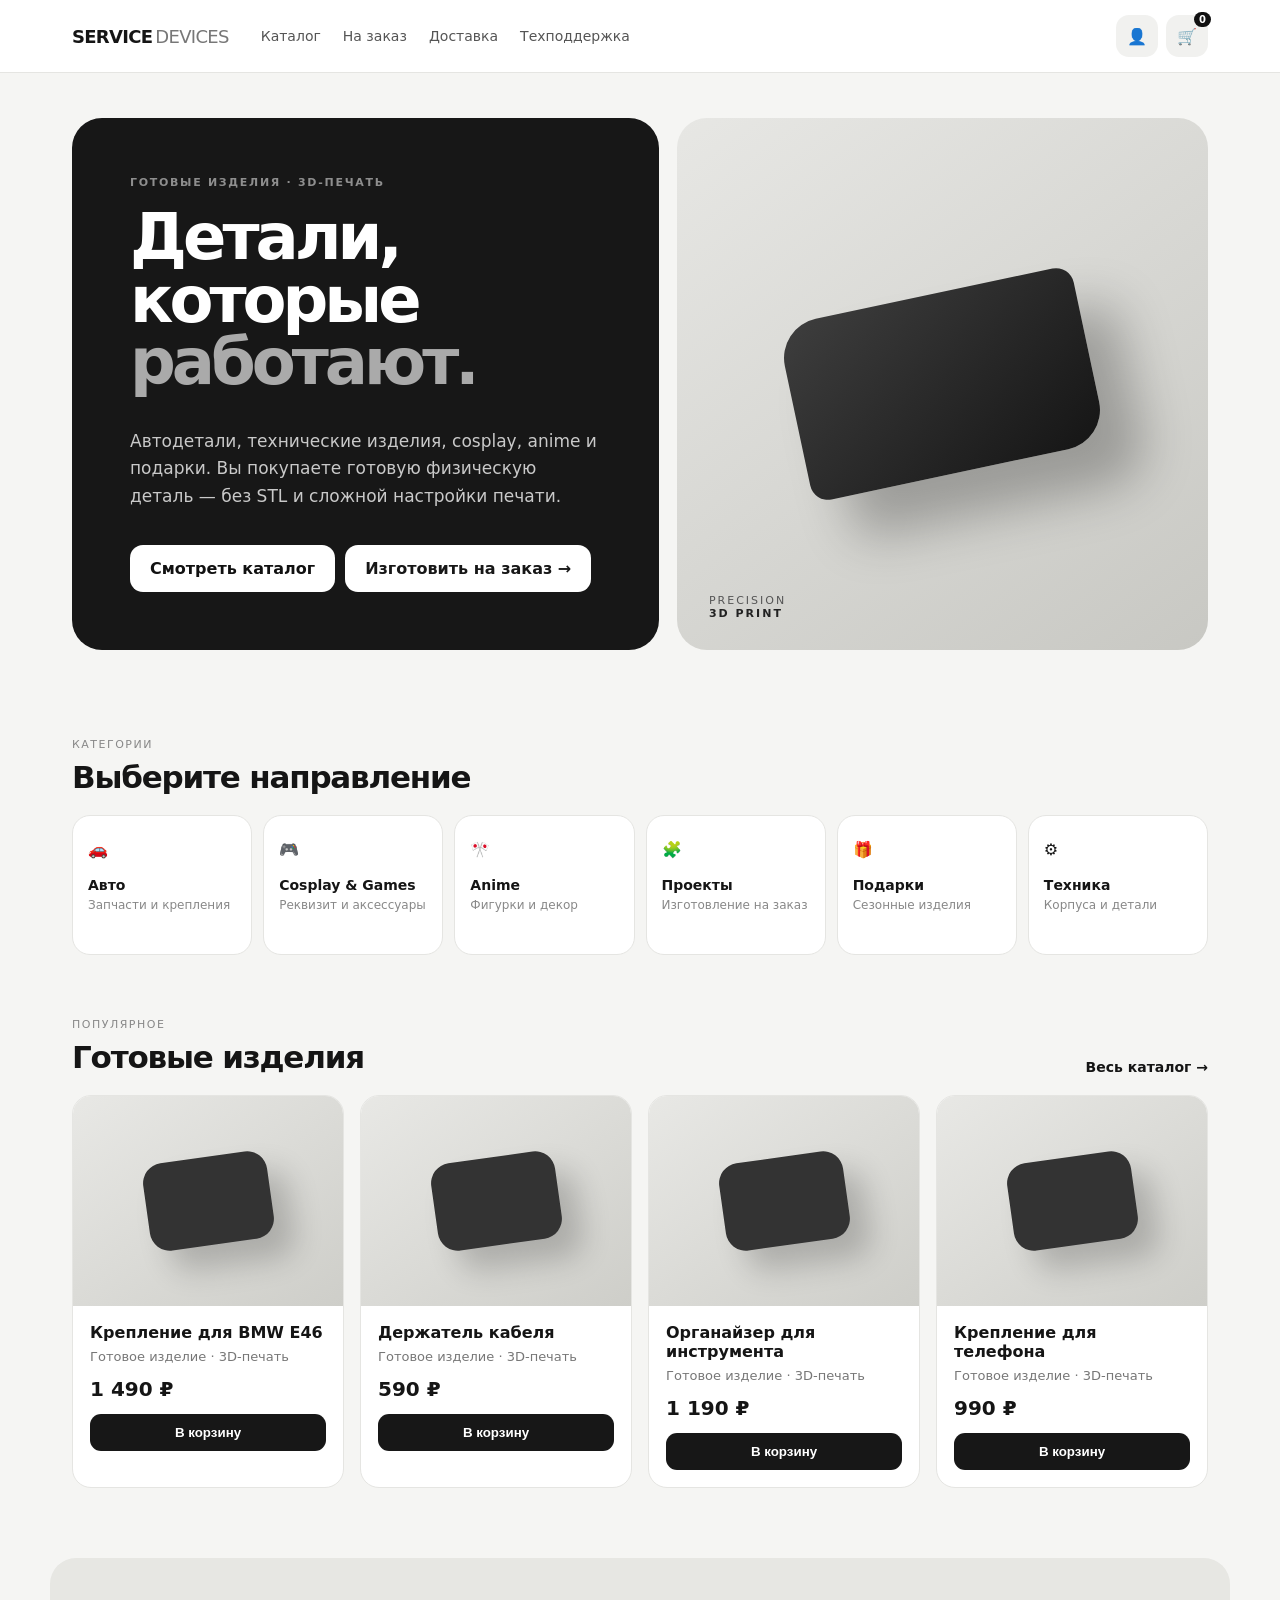
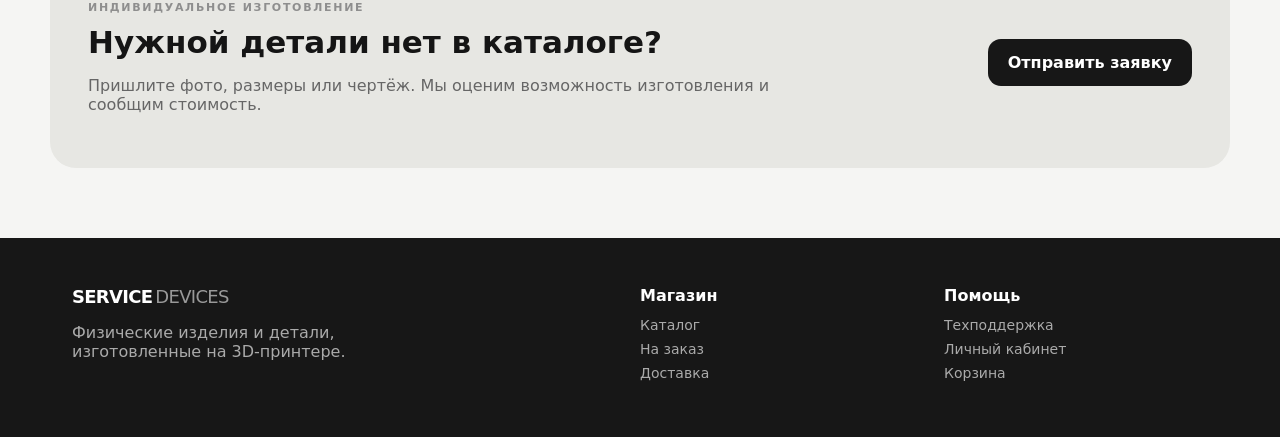
==== index.html @ 204aab9c "Add files via upload" ====
<!doctype html><html lang="ru"><head><meta charset="utf-8"><meta name="viewport" content="width=device-width,initial-scale=1"><title>Service Devices — 3D-печатные детали</title><link rel="stylesheet" href="style.css"></head><body>
<header><div class="wrap nav"><a class="logo" href="index.html">SERVICE<span>DEVICES</span></a><nav><a href="catalog.html">Каталог</a><a href="custom.html">На заказ</a><a href="delivery.html">Доставка</a><a href="support.html">Техподдержка</a></nav><div class="nav-actions"><a class="round" href="account.html">👤</a><a class="round cart" href="cart.html">🛒 <b id="cartCount">0</b></a></div></div></header>
<main><section class="hero wrap"><div class="hero-copy"><small>ГОТОВЫЕ ИЗДЕЛИЯ · 3D-ПЕЧАТЬ</small><h1>Детали, которые<br><em>работают.</em></h1><p>Автодетали, технические изделия, cosplay, anime и подарки. Вы покупаете готовую физическую деталь — без STL и сложной настройки печати.</p><div class="buttons"><a class="btn dark" href="catalog.html">Смотреть каталог</a><a class="btn light" href="custom.html">Изготовить на заказ →</a></div></div><div class="hero-art"><div class="part"></div><div class="art-label">PRECISION<br><b>3D PRINT</b></div></div></section>
<section class="wrap section"><div class="head"><div><small>КАТЕГОРИИ</small><h2>Выберите направление</h2></div></div><div class="cats"><a href="catalog.html?cat=auto">🚗<b>Авто</b><span>Запчасти и крепления</span></a><a href="catalog.html?cat=cosplay">🎮<b>Cosplay & Games</b><span>Реквизит и аксессуары</span></a><a href="catalog.html?cat=anime">🎌<b>Anime</b><span>Фигурки и декор</span></a><a href="custom.html">🧩<b>Проекты</b><span>Изготовление на заказ</span></a><a href="catalog.html?cat=gifts">🎁<b>Подарки</b><span>Сезонные изделия</span></a><a href="catalog.html?cat=tech">⚙️<b>Техника</b><span>Корпуса и детали</span></a></div></section>
<section class="wrap section"><div class="head"><div><small>ПОПУЛЯРНОЕ</small><h2>Готовые изделия</h2></div><a href="catalog.html">Весь каталог →</a></div><div id="featured" class="products"></div></section>
<section class="wrap custom-banner"><div><small>ИНДИВИДУАЛЬНОЕ ИЗГОТОВЛЕНИЕ</small><h2>Нужной детали нет в каталоге?</h2><p>Пришлите фото, размеры или чертёж. Мы оценим возможность изготовления и сообщим стоимость.</p></div><a class="btn dark" href="custom.html">Отправить заявку</a></section></main>
<footer><div class="wrap footer"><div><a class="logo white">SERVICE<span>DEVICES</span></a><p>Физические изделия и детали, изготовленные на 3D-принтере.</p></div><div><b>Магазин</b><a href="catalog.html">Каталог</a><a href="custom.html">На заказ</a><a href="delivery.html">Доставка</a></div><div><b>Помощь</b><a href="support.html">Техподдержка</a><a href="account.html">Личный кабинет</a><a href="cart.html">Корзина</a></div></div></footer><script src="app.js"></script><script>renderProducts("featured",products.slice(0,4));</script></body></html>
---- style.css ----
:root{--bg:#f5f5f3;--card:#fff;--ink:#151515;--muted:#737373;--line:#e5e5e2;--dark:#171717;--radius:22px}*{box-sizing:border-box}html{scroll-behavior:smooth}body{margin:0;background:var(--bg);color:var(--ink);font-family:Inter,ui-sans-serif,system-ui,-apple-system,BlinkMacSystemFont,"Segoe UI",sans-serif}a{color:inherit;text-decoration:none}.wrap{max-width:1180px;margin:auto;padding-left:22px;padding-right:22px}header{background:#fff;border-bottom:1px solid var(--line);position:sticky;top:0;z-index:20}.nav{height:72px;display:flex;align-items:center;gap:32px}.logo{font-size:18px;font-weight:900;letter-spacing:-.7px;white-space:nowrap}.logo span{font-weight:500;color:#777;margin-left:3px}nav{display:flex;gap:22px;flex:1}nav a{font-size:14px;color:#555}nav a:hover,nav .active{color:#000}.nav-actions{display:flex;gap:8px}.round{width:42px;height:42px;display:grid;place-items:center;background:#f1f1ef;border-radius:13px}.cart{position:relative}.cart b{font-size:10px;background:#111;color:#fff;border-radius:99px;padding:2px 5px;position:absolute;right:-3px;top:-3px}.hero{padding-top:45px;padding-bottom:25px;display:grid;grid-template-columns:1.05fr .95fr;gap:18px}.hero-copy{background:#171717;color:#fff;border-radius:30px;padding:58px;min-height:500px;display:flex;flex-direction:column;justify-content:center}.hero small,.page-title small,.custom-banner small,.two small,.auth small{letter-spacing:1.7px;color:#8e8e8e;font-size:11px;font-weight:800}.hero h1{font-size:64px;line-height:.98;letter-spacing:-4px;margin:17px 0}.hero h1 em{font-style:normal;color:#aaa}.hero p{color:#c9c9c9;font-size:17px;line-height:1.6;max-width:600px}.buttons{display:flex;gap:10px;margin-top:18px}.btn{display:inline-flex;justify-content:center;align-items:center;padding:14px 20px;border-radius:13px;border:0;font-weight:800;cursor:pointer}.dark{background:#171717;color:#fff}.light{background:#fff;color:#171717}.hero-copy .dark{background:#fff;color:#111}.hero-art{border-radius:30px;background:linear-gradient(145deg,#e7e7e4,#c8c8c3);min-height:500px;display:grid;place-items:center;position:relative;overflow:hidden}.part{width:300px;height:180px;border-radius:40px 18px 40px 18px;background:linear-gradient(145deg,#3e3e3e,#151515);transform:rotate(-12deg);box-shadow:35px 45px 50px #0004}.art-label{position:absolute;bottom:30px;left:32px;font-size:11px;letter-spacing:2px;color:#555}.art-label b{color:#222}.section{padding-top:58px}.head{display:flex;align-items:end;justify-content:space-between;margin-bottom:20px}.head small{font-size:11px;letter-spacing:1.5px;color:#888}.head h2{font-size:31px;letter-spacing:-1.2px;margin:7px 0 0}.head>a{font-weight:700;font-size:14px}.cats{display:grid;grid-template-columns:repeat(6,1fr);gap:11px}.cats a{background:#fff;border:1px solid var(--line);border-radius:18px;padding:24px 15px;min-height:140px;transition:.2s}.cats a:hover{transform:translateY(-3px);box-shadow:0 10px 25px #00000008}.cats b,.cats span{display:block}.cats b{margin-top:18px;font-size:14px}.cats span{font-size:12px;color:#888;margin-top:5px}.products{display:grid;grid-template-columns:repeat(4,1fr);gap:16px}.product{background:#fff;border:1px solid var(--line);border-radius:19px;overflow:hidden}.product-img{height:210px;background:linear-gradient(145deg,#e8e8e5,#cecec9);display:grid;place-items:center}.fake-part{width:125px;height:88px;background:#333;border-radius:20px;box-shadow:18px 22px 30px #0003;transform:rotate(-8deg)}.product-body{padding:17px}.product h3{font-size:16px;margin:0 0 7px}.muted{color:#777;font-size:13px}.price{font-size:20px;font-weight:900;margin-top:13px}.buy{width:100%;margin-top:13px;padding:11px;border-radius:11px;background:#171717;color:#fff;border:0;font-weight:800;cursor:pointer}.custom-banner{margin-top:70px;margin-bottom:70px;background:#e7e7e3;border-radius:26px;padding:38px;display:flex;align-items:center;justify-content:space-between;gap:25px}.custom-banner h2{font-size:31px;margin:9px 0}.custom-banner p{color:#666;max-width:700px}.page{padding-top:55px;padding-bottom:80px}.page-title{margin-bottom:28px}.page-title h1,.two h1,.auth h1{font-size:48px;letter-spacing:-2.5px;margin:10px 0}.page-title p,.lead{color:#666;font-size:17px;line-height:1.55}.toolbar{display:flex;gap:10px;margin-bottom:22px}.toolbar input,.toolbar select,.form input,.form textarea,.auth input{border:1px solid var(--line);border-radius:12px;padding:13px 14px;background:#fff}.toolbar input{flex:1}.toolbar select{min-width:190px}.two{display:grid;grid-template-columns:1fr 1fr;gap:70px}.form{background:#fff;border:1px solid var(--line);border-radius:22px;padding:25px;display:flex;flex-direction:column;gap:12px}.form textarea{min-height:130px;resize:vertical}.upload{border:1px dashed #bbb;border-radius:12px;padding:15px;text-align:center;color:#666;cursor:pointer}.steps{line-height:3;font-size:16px;margin-top:25px}.steps b{display:inline-grid;place-items:center;background:#171717;color:#fff;border-radius:8px;padding:0 8px;font-size:11px;margin-right:10px}.auth{max-width:480px;margin:20px auto;background:#fff;border:1px solid var(--line);border-radius:22px;padding:30px;display:flex;flex-direction:column;gap:12px}.auth .btn{margin-top:5px}.info-grid{display:grid;grid-template-columns:1fr 1fr;gap:16px}.info-grid article{background:#fff;border:1px solid var(--line);border-radius:20px;padding:25px;min-height:160px}.info-grid p{color:#666;line-height:1.55}.product-detail{display:grid;grid-template-columns:1fr 1fr;gap:35px}.detail-img{min-height:500px;border-radius:25px;background:linear-gradient(145deg,#e7e7e4,#c8c8c3);display:grid;place-items:center}.detail-img .fake-part{width:230px;height:160px}.detail h1{font-size:43px;letter-spacing:-2px;margin:5px 0}.detail .price{font-size:28px;margin:20px 0}.option{padding:12px;border:1px solid var(--line);border-radius:11px;margin:8px 0;background:#fff}.detail .buy{padding:15px}.cart-table{background:#fff;border:1px solid var(--line);border-radius:20px;padding:10px 22px}.cart-row{display:grid;grid-template-columns:1fr auto auto;gap:25px;align-items:center;padding:18px 0;border-bottom:1px solid var(--line)}.cart-row:last-child{border-bottom:0}.qty button{border:0;background:#eee;border-radius:7px;padding:5px 9px}.cart-summary{margin-top:18px;background:#fff;border:1px solid var(--line);border-radius:20px;padding:22px;max-width:430px;margin-left:auto}.total{font-size:24px;font-weight:900;margin-bottom:15px}footer{background:#171717;color:#fff;padding:48px 0}.footer{display:grid;grid-template-columns:2fr 1fr 1fr;gap:40px}.footer p{color:#aaa;max-width:330px}.footer b{display:block;margin-bottom:12px}.footer a:not(.logo){display:block;color:#aaa;margin:8px 0;font-size:14px}.white span{color:#999}@media(max-width:900px){nav{display:none}.hero,.two,.product-detail{grid-template-columns:1fr}.cats{grid-template-columns:repeat(3,1fr)}.products{grid-template-columns:repeat(2,1fr)}.hero h1{font-size:49px}.hero-copy,.hero-art{min-height:400px}.info-grid{grid-template-columns:1fr}}@media(max-width:560px){.wrap{padding-left:16px;padding-right:16px}.cats{grid-template-columns:repeat(2,1fr)}.products{grid-template-columns:1fr}.hero{padding-top:16px}.hero-copy{padding:30px}.hero h1{font-size:43px}.custom-banner{display:block}.custom-banner .btn{margin-top:15px}.page-title h1,.two h1,.auth h1{font-size:38px}.toolbar{display:block}.toolbar input,.toolbar select{width:100%;margin-bottom:8px}.footer{grid-template-columns:1fr 1fr}.product-detail{gap:18px}.detail-img{min-height:330px}.cart-row{grid-template-columns:1fr auto}}
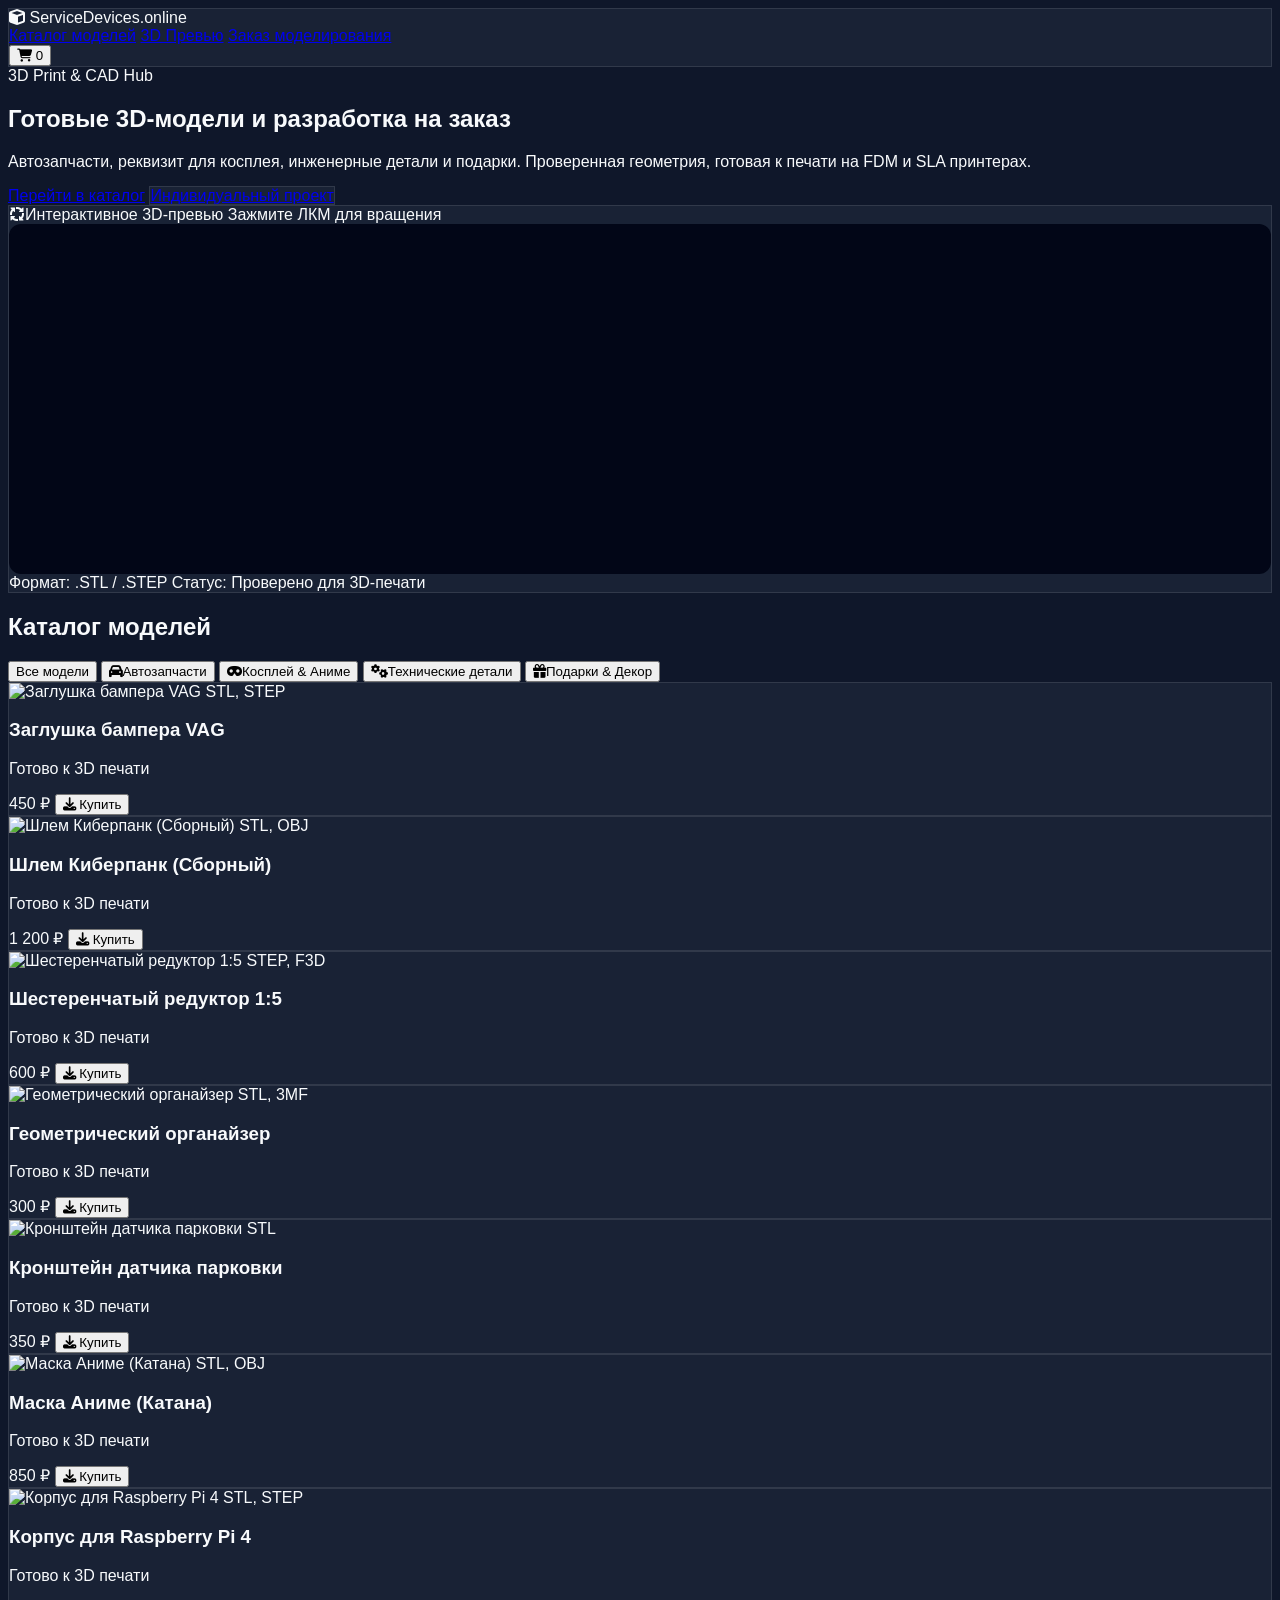
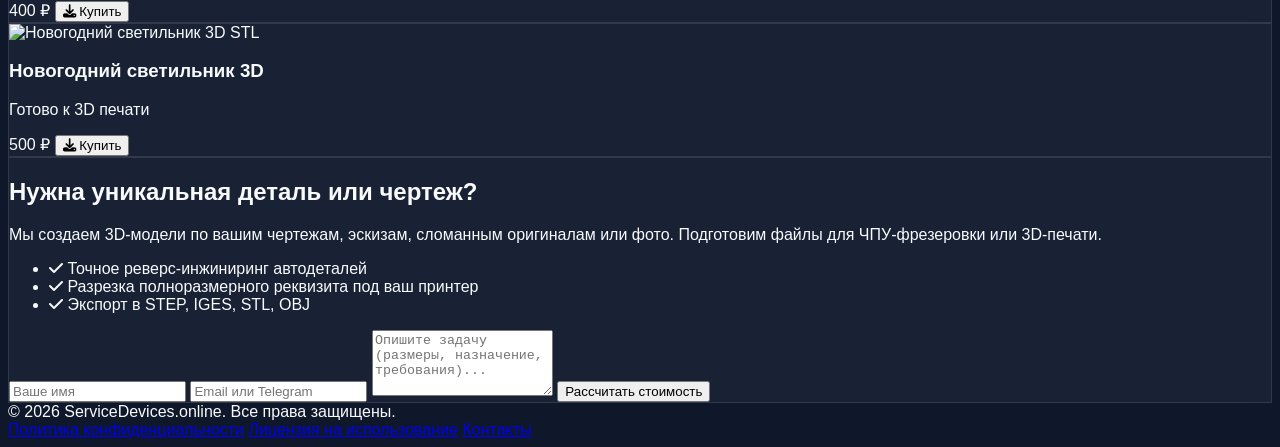
==== commit 9838fdc2: "Update index.html" ====
--- a/index.html
+++ b/index.html
@@ -1,7 +1,246 @@
-<!doctype html><html lang="ru"><head><meta charset="utf-8"><meta name="viewport" content="width=device-width,initial-scale=1"><title>Service Devices — 3D-печатные детали</title><link rel="stylesheet" href="style.css"></head><body>
-<header><div class="wrap nav"><a class="logo" href="index.html">SERVICE<span>DEVICES</span></a><nav><a href="catalog.html">Каталог</a><a href="custom.html">На заказ</a><a href="delivery.html">Доставка</a><a href="support.html">Техподдержка</a></nav><div class="nav-actions"><a class="round" href="account.html">👤</a><a class="round cart" href="cart.html">🛒 <b id="cartCount">0</b></a></div></div></header>
-<main><section class="hero wrap"><div class="hero-copy"><small>ГОТОВЫЕ ИЗДЕЛИЯ · 3D-ПЕЧАТЬ</small><h1>Детали, которые<br><em>работают.</em></h1><p>Автодетали, технические изделия, cosplay, anime и подарки. Вы покупаете готовую физическую деталь — без STL и сложной настройки печати.</p><div class="buttons"><a class="btn dark" href="catalog.html">Смотреть каталог</a><a class="btn light" href="custom.html">Изготовить на заказ →</a></div></div><div class="hero-art"><div class="part"></div><div class="art-label">PRECISION<br><b>3D PRINT</b></div></div></section>
-<section class="wrap section"><div class="head"><div><small>КАТЕГОРИИ</small><h2>Выберите направление</h2></div></div><div class="cats"><a href="catalog.html?cat=auto">🚗<b>Авто</b><span>Запчасти и крепления</span></a><a href="catalog.html?cat=cosplay">🎮<b>Cosplay & Games</b><span>Реквизит и аксессуары</span></a><a href="catalog.html?cat=anime">🎌<b>Anime</b><span>Фигурки и декор</span></a><a href="custom.html">🧩<b>Проекты</b><span>Изготовление на заказ</span></a><a href="catalog.html?cat=gifts">🎁<b>Подарки</b><span>Сезонные изделия</span></a><a href="catalog.html?cat=tech">⚙️<b>Техника</b><span>Корпуса и детали</span></a></div></section>
-<section class="wrap section"><div class="head"><div><small>ПОПУЛЯРНОЕ</small><h2>Готовые изделия</h2></div><a href="catalog.html">Весь каталог →</a></div><div id="featured" class="products"></div></section>
-<section class="wrap custom-banner"><div><small>ИНДИВИДУАЛЬНОЕ ИЗГОТОВЛЕНИЕ</small><h2>Нужной детали нет в каталоге?</h2><p>Пришлите фото, размеры или чертёж. Мы оценим возможность изготовления и сообщим стоимость.</p></div><a class="btn dark" href="custom.html">Отправить заявку</a></section></main>
-<footer><div class="wrap footer"><div><a class="logo white">SERVICE<span>DEVICES</span></a><p>Физические изделия и детали, изготовленные на 3D-принтере.</p></div><div><b>Магазин</b><a href="catalog.html">Каталог</a><a href="custom.html">На заказ</a><a href="delivery.html">Доставка</a></div><div><b>Помощь</b><a href="support.html">Техподдержка</a><a href="account.html">Личный кабинет</a><a href="cart.html">Корзина</a></div></div></footer><script src="app.js"></script><script>renderProducts("featured",products.slice(0,4));</script></body></html>+<!DOCTYPE html>
+<html lang="ru">
+<head>
+    <meta charset="UTF-8">
+    <meta name="viewport" content="width=device-width, initial-scale=1.0">
+    <title>ServiceDevices.online — 3D Модели & Инженерные Решения</title>
+    <!-- Tailwind CSS (для стилей) -->
+    <script src="https://cdn.tailwindcss.com"></script>
+    <!-- Three.js (для работы с 3D прямо в браузере) -->
+    <script src="https://cdnjs.cloudflare.com/ajax/libs/three.js/r128/three.min.js"></script>
+    <script src="https://cdn.jsdelivr.net/npm/three@0.128.0/examples/js/controls/OrbitControls.js"></script>
+    <!-- FontAwesome (Иконки) -->
+    <link rel="stylesheet" href="https://cdnjs.cloudflare.com/ajax/libs/font-awesome/6.4.0/css/all.min.css">
+    <style>
+        body { background-color: #0f172a; color: #f8fafc; font-family: 'Inter', sans-serif; }
+        .glass { background: rgba(30, 41, 59, 0.7); backdrop-filter: blur(10px); border: 1px solid rgba(255, 255, 255, 0.1); }
+        #canvas-container { width: 100%; height: 350px; border-radius: 12px; overflow: hidden; background: #020617; }
+    </style>
+</head>
+<body class="min-h-screen flex flex-col">
+
+    <!-- Шапка (Header) -->
+    <header class="sticky top-0 z-50 glass">
+        <div class="max-w-7xl mx-auto px-4 py-4 flex justify-between items-center">
+            <div class="flex items-center space-x-2">
+                <i class="fa-solid font-bold text-2xl text-blue-500 fa-cube"></i>
+                <span class="text-xl font-extrabold tracking-wide text-white">Service<span class="text-blue-500">Devices</span><span class="text-xs text-gray-400 font-normal">.online</span></span>
+            </div>
+            <nav class="hidden md:flex space-x-8 text-sm font-medium text-gray-300">
+                <a href="#catalog" class="hover:text-blue-400 transition">Каталог моделей</a>
+                <a href="#viewer" class="hover:text-blue-400 transition">3D Превью</a>
+                <a href="#custom-order" class="hover:text-blue-400 transition">Заказ моделирования</a>
+            </nav>
+            <div class="flex items-center space-x-4">
+                <button onclick="toggleCart()" class="relative p-2 text-gray-300 hover:text-white">
+                    <i class="fa-solid fa-cart-shopping text-xl"></i>
+                    <span id="cart-count" class="absolute -top-1 -right-1 bg-blue-600 text-white text-xs w-5 h-5 rounded-full flex items-center justify-center font-bold">0</span>
+                </button>
+            </div>
+        </div>
+    </header>
+
+    <!-- Промо-блок (Hero Section) -->
+    <section class="max-w-7xl mx-auto px-4 py-16 grid md:grid-cols-2 gap-12 items-center">
+        <div>
+            <span class="bg-blue-500/10 text-blue-400 border border-blue-500/20 px-3 py-1 rounded-full text-xs font-semibold uppercase tracking-wider">3D Print & CAD Hub</span>
+            <h1 class="text-4xl md:text-6xl font-black mt-4 leading-tight">Готовые 3D-модели и разработка на заказ</h1>
+            <p class="text-gray-400 mt-4 text-lg">Автозапчасти, реквизит для косплея, инженерные детали и подарки. Проверенная геометрия, готовая к печати на FDM и SLA принтерах.</p>
+            <div class="mt-8 flex flex-wrap gap-4">
+                <a href="#catalog" class="bg-blue-600 hover:bg-blue-500 text-white font-bold px-6 py-3 rounded-xl transition shadow-lg shadow-blue-500/25">Перейти в каталог</a>
+                <a href="#custom-order" class="glass hover:bg-slate-800 text-white font-bold px-6 py-3 rounded-xl transition">Индивидуальный проект</a>
+            </div>
+        </div>
+        <!-- Интерактивный 3D-просмотрщик -->
+        <div id="viewer" class="glass p-4 rounded-2xl">
+            <div class="flex justify-between items-center mb-3">
+                <span class="text-sm font-semibold text-gray-300"><i class="fa-solid fa-arrows-spin text-blue-400 mr-2"></i>Интерактивное 3D-превью</span>
+                <span class="text-xs text-gray-500">Зажмите ЛКМ для вращения</span>
+            </div>
+            <div id="canvas-container"></div>
+            <div class="mt-3 flex justify-between text-xs text-gray-400">
+                <span>Формат: .STL / .STEP</span>
+                <span>Статус: Проверено для 3D-печати</span>
+            </div>
+        </div>
+    </section>
+
+    <!-- Фильтры и Каталог -->
+    <section id="catalog" class="max-w-7xl mx-auto px-4 py-12 w-full">
+        <h2 class="text-3xl font-bold mb-8">Каталог моделей</h2>
+        
+        <!-- Категории -->
+        <div class="flex flex-wrap gap-2 mb-8" id="category-filters">
+            <button onclick="filterCategory('all')" class="cat-btn active bg-blue-600 text-white px-4 py-2 rounded-lg text-sm font-medium transition">Все модели</button>
+            <button onclick="filterCategory('auto')" class="cat-btn bg-slate-800 hover:bg-slate-700 text-gray-300 px-4 py-2 rounded-lg text-sm font-medium transition"><i class="fa-solid fa-car mr-2"></i>Автозапчасти</button>
+            <button onclick="filterCategory('cosplay')" class="cat-btn bg-slate-800 hover:bg-slate-700 text-gray-300 px-4 py-2 rounded-lg text-sm font-medium transition"><i class="fa-solid fa-mask mr-2"></i>Косплей & Аниме</button>
+            <button onclick="filterCategory('tech')" class="cat-btn bg-slate-800 hover:bg-slate-700 text-gray-300 px-4 py-2 rounded-lg text-sm font-medium transition"><i class="fa-solid fa-gears mr-2"></i>Технические детали</button>
+            <button onclick="filterCategory('gifts')" class="cat-btn bg-slate-800 hover:bg-slate-700 text-gray-300 px-4 py-2 rounded-lg text-sm font-medium transition"><i class="fa-solid fa-gift mr-2"></i>Подарки & Декор</button>
+        </div>
+
+        <!-- Сетка товаров -->
+        <div class="grid grid-cols-1 sm:grid-cols-2 lg:grid-cols-4 gap-6" id="product-grid">
+            <!-- Товары рендерятся через JavaScript -->
+        </div>
+    </section>
+
+    <!-- Раздел: Индивидуальное моделирование -->
+    <section id="custom-order" class="max-w-7xl mx-auto px-4 py-16 w-full">
+        <div class="glass p-8 md:p-12 rounded-3xl grid md:grid-cols-2 gap-8 items-center">
+            <div>
+                <h2 class="text-3xl font-bold">Нужна уникальная деталь или чертеж?</h2>
+                <p class="text-gray-400 mt-4">Мы создаем 3D-модели по вашим чертежам, эскизам, сломанным оригиналам или фото. Подготовим файлы для ЧПУ-фрезеровки или 3D-печати.</p>
+                <ul class="mt-6 space-y-3 text-sm text-gray-300">
+                    <li class="flex items-center"><i class="fa-solid fa-check text-blue-400 mr-3"></i> Точное реверс-инжиниринг автодеталей</li>
+                    <li class="flex items-center"><i class="fa-solid fa-check text-blue-400 mr-3"></i> Разрезка полноразмерного реквизита под ваш принтер</li>
+                    <li class="flex items-center"><i class="fa-solid fa-check text-blue-400 mr-3"></i> Экспорт в STEP, IGES, STL, OBJ</li>
+                </ul>
+            </div>
+            <form class="space-y-4" onsubmit="event.preventDefault(); alert('Заявка отправлена! Мы свяжемся с вами.');">
+                <input type="text" placeholder="Ваше имя" required class="w-full bg-slate-900 border border-slate-700 rounded-xl px-4 py-3 text-white focus:outline-none focus:border-blue-500">
+                <input type="email" placeholder="Email или Telegram" required class="w-full bg-slate-900 border border-slate-700 rounded-xl px-4 py-3 text-white focus:outline-none focus:border-blue-500">
+                <textarea rows="4" placeholder="Опишите задачу (размеры, назначение, требования)..." required class="w-full bg-slate-900 border border-slate-700 rounded-xl px-4 py-3 text-white focus:outline-none focus:border-blue-500"></textarea>
+                <button type="submit" class="w-full bg-blue-600 hover:bg-blue-500 text-white font-bold py-3 rounded-xl transition">Рассчитать стоимость</button>
+            </form>
+        </div>
+    </section>
+
+    <!-- Подвал (Footer) -->
+    <footer class="mt-auto border-t border-slate-800 bg-slate-950/50 py-8">
+        <div class="max-w-7xl mx-auto px-4 flex flex-col md:flex-row justify-between items-center gap-4 text-sm text-gray-500">
+            <div>© 2026 ServiceDevices.online. Все права защищены.</div>
+            <div class="flex space-x-6">
+                <a href="#" class="hover:text-gray-300">Политика конфиденциальности</a>
+                <a href="#" class="hover:text-gray-300">Лицензия на использование</a>
+                <a href="#" class="hover:text-gray-300">Контакты</a>
+            </div>
+        </div>
+    </footer>
+
+    <!-- Скрипт базы данных и логики -->
+    <script>
+        // База данных товаров с фотографиями (Unsplash)
+        const products = [
+            { id: 1, category: 'auto', title: 'Заглушка бампера VAG', price: '450 ₽', format: 'STL, STEP', img: 'https://images.unsplash.com/photo-1486006920555-c77dce18193b?auto=format&fit=crop&w=600&q=80' },
+            { id: 2, category: 'cosplay', title: 'Шлем Киберпанк (Сборный)', price: '1 200 ₽', format: 'STL, OBJ', img: 'https://images.unsplash.com/photo-1578632767115-351597cf2477?auto=format&fit=crop&w=600&q=80' },
+            { id: 3, category: 'tech', title: 'Шестеренчатый редуктор 1:5', price: '600 ₽', format: 'STEP, F3D', img: 'https://images.unsplash.com/photo-1581092160607-ee22621dd758?auto=format&fit=crop&w=600&q=80' },
+            { id: 4, category: 'gifts', title: 'Геометрический органайзер', price: '300 ₽', format: 'STL, 3MF', img: 'https://images.unsplash.com/photo-1513519245088-0e12902e5a38?auto=format&fit=crop&w=600&q=80' },
+            { id: 5, category: 'auto', title: 'Кронштейн датчика парковки', price: '350 ₽', format: 'STL', img: 'https://images.unsplash.com/photo-1503376780353-7e6692767b70?auto=format&fit=crop&w=600&q=80' },
+            { id: 6, category: 'cosplay', title: 'Маска Аниме (Катана)', price: '850 ₽', format: 'STL, OBJ', img: 'https://images.unsplash.com/photo-1607604276583-eef5d076aa5f?auto=format&fit=crop&w=600&q=80' },
+            { id: 7, category: 'tech', title: 'Корпус для Raspberry Pi 4', price: '400 ₽', format: 'STL, STEP', img: 'https://images.unsplash.com/photo-1608564697071-ddf911d81370?auto=format&fit=crop&w=600&q=80' },
+            { id: 8, category: 'gifts', title: 'Новогодний светильник 3D', price: '500 ₽', format: 'STL', img: 'https://images.unsplash.com/photo-1543589077-47d81606c1bf?auto=format&fit=crop&w=600&q=80' }
+        ];
+
+        let cartCount = 0;
+
+        // Рендер каталога
+        function renderProducts(items) {
+            const grid = document.getElementById('product-grid');
+            grid.innerHTML = items.map(p => `
+                <div class="glass rounded-2xl overflow-hidden hover:border-blue-500/50 transition group flex flex-col">
+                    <div class="h-48 overflow-hidden relative">
+                        <img src="${p.img}" alt="${p.title}" class="w-full h-full object-cover group-hover:scale-105 transition duration-500">
+                        <span class="absolute top-3 right-3 bg-slate-900/80 backdrop-blur-md text-xs px-2.5 py-1 rounded-md border border-white/10">${p.format}</span>
+                    </div>
+                    <div class="p-5 flex flex-col flex-grow justify-between">
+                        <div>
+                            <h3 class="font-bold text-lg text-white group-hover:text-blue-400 transition">${p.title}</h3>
+                            <p class="text-xs text-gray-400 mt-1">Готово к 3D печати</p>
+                        </div>
+                        <div class="mt-6 flex justify-between items-center">
+                            <span class="text-xl font-extrabold text-blue-400">${p.price}</span>
+                            <button onclick="addToCart()" class="bg-blue-600/20 hover:bg-blue-600 text-blue-400 hover:text-white border border-blue-500/30 px-3 py-2 rounded-lg text-sm font-semibold transition flex items-center gap-2">
+                                <i class="fa-solid fa-download"></i> Купить
+                            </button>
+                        </div>
+                    </div>
+                </div>
+            `).join('');
+        }
+
+        // Фильтрация
+        function filterCategory(cat) {
+            document.querySelectorAll('.cat-btn').forEach(btn => {
+                btn.classList.remove('bg-blue-600', 'text-white');
+                btn.classList.add('bg-slate-800', 'text-gray-300');
+            });
+            event.target.classList.remove('bg-slate-800', 'text-gray-300');
+            event.target.classList.add('bg-blue-600', 'text-white');
+
+            if (cat === 'all') {
+                renderProducts(products);
+            } else {
+                renderProducts(products.filter(p => p.category === cat));
+            }
+        }
+
+        function addToCart() {
+            cartCount++;
+            document.getElementById('cart-count').innerText = cartCount;
+            alert('Модель добавлена в корзину! После оплаты ссылка на файл доступна мгновенно.');
+        }
+
+        // Инициализация при загрузке
+        renderProducts(products);
+
+        // --- ИНИЦИАЛИЗАЦИЯ 3D СЦЕНЫ (THREE.JS) ---
+        function init3DViewer() {
+            const container = document.getElementById('canvas-container');
+            const scene = new THREE.Scene();
+            scene.background = new THREE.Color(0x020617);
+
+            const camera = new THREE.PerspectiveCamera(45, container.clientWidth / container.clientHeight, 0.1, 1000);
+            camera.position.set(3, 3, 5);
+
+            const renderer = new THREE.WebGLRenderer({ antialias: true });
+            renderer.setSize(container.clientWidth, container.clientHeight);
+            container.appendChild(renderer.domElement);
+
+            // Освещение
+            const ambientLight = new THREE.AmbientLight(0xffffff, 0.6);
+            scene.add(ambientLight);
+            const dirLight = new THREE.DirectionalLight(0x3b82f6, 1);
+            dirLight.position.set(5, 10, 7);
+            scene.add(dirLight);
+
+            // Создание сложносоставной 3D детали (Шестерня/Техническая часть)
+            const group = new THREE.Group();
+            
+            const gearGeo = new THREE.CylinderGeometry(1.2, 1.2, 0.4, 12);
+            const gearMat = new THREE.MeshStandardMaterial({ color: 0x3b82f6, metalness: 0.8, roughness: 0.2, wireframe: false });
+            const mainMesh = new THREE.Mesh(gearGeo, gearMat);
+            group.add(mainMesh);
+
+            const innerGeo = new THREE.CylinderGeometry(0.5, 0.5, 0.6, 16);
+            const innerMat = new THREE.MeshStandardMaterial({ color: 0x94a3b8, metalness: 0.5, roughness: 0.3 });
+            const innerMesh = new THREE.Mesh(innerGeo, innerMat);
+            group.add(innerMesh);
+
+            scene.add(group);
+
+            // Управление мышью (OrbitControls)
+            const controls = new THREE.OrbitControls(camera, renderer.domElement);
+            controls.enableDamping = true;
+            controls.autoRotate = true;
+            controls.autoRotateSpeed = 2.0;
+
+            // Анимация
+            function animate() {
+                requestAnimationFrame(animate);
+                controls.update();
+                renderer.render(scene, camera);
+            }
+            animate();
+
+            // Адаптивность окна 3D
+            window.addEventListener('resize', () => {
+                camera.aspect = container.clientWidth / container.clientHeight;
+                camera.updateProjectionMatrix();
+                renderer.setSize(container.clientWidth, container.clientHeight);
+            });
+        }
+
+        window.onload = init3DViewer;
+    </script>
+</body>
+</html>
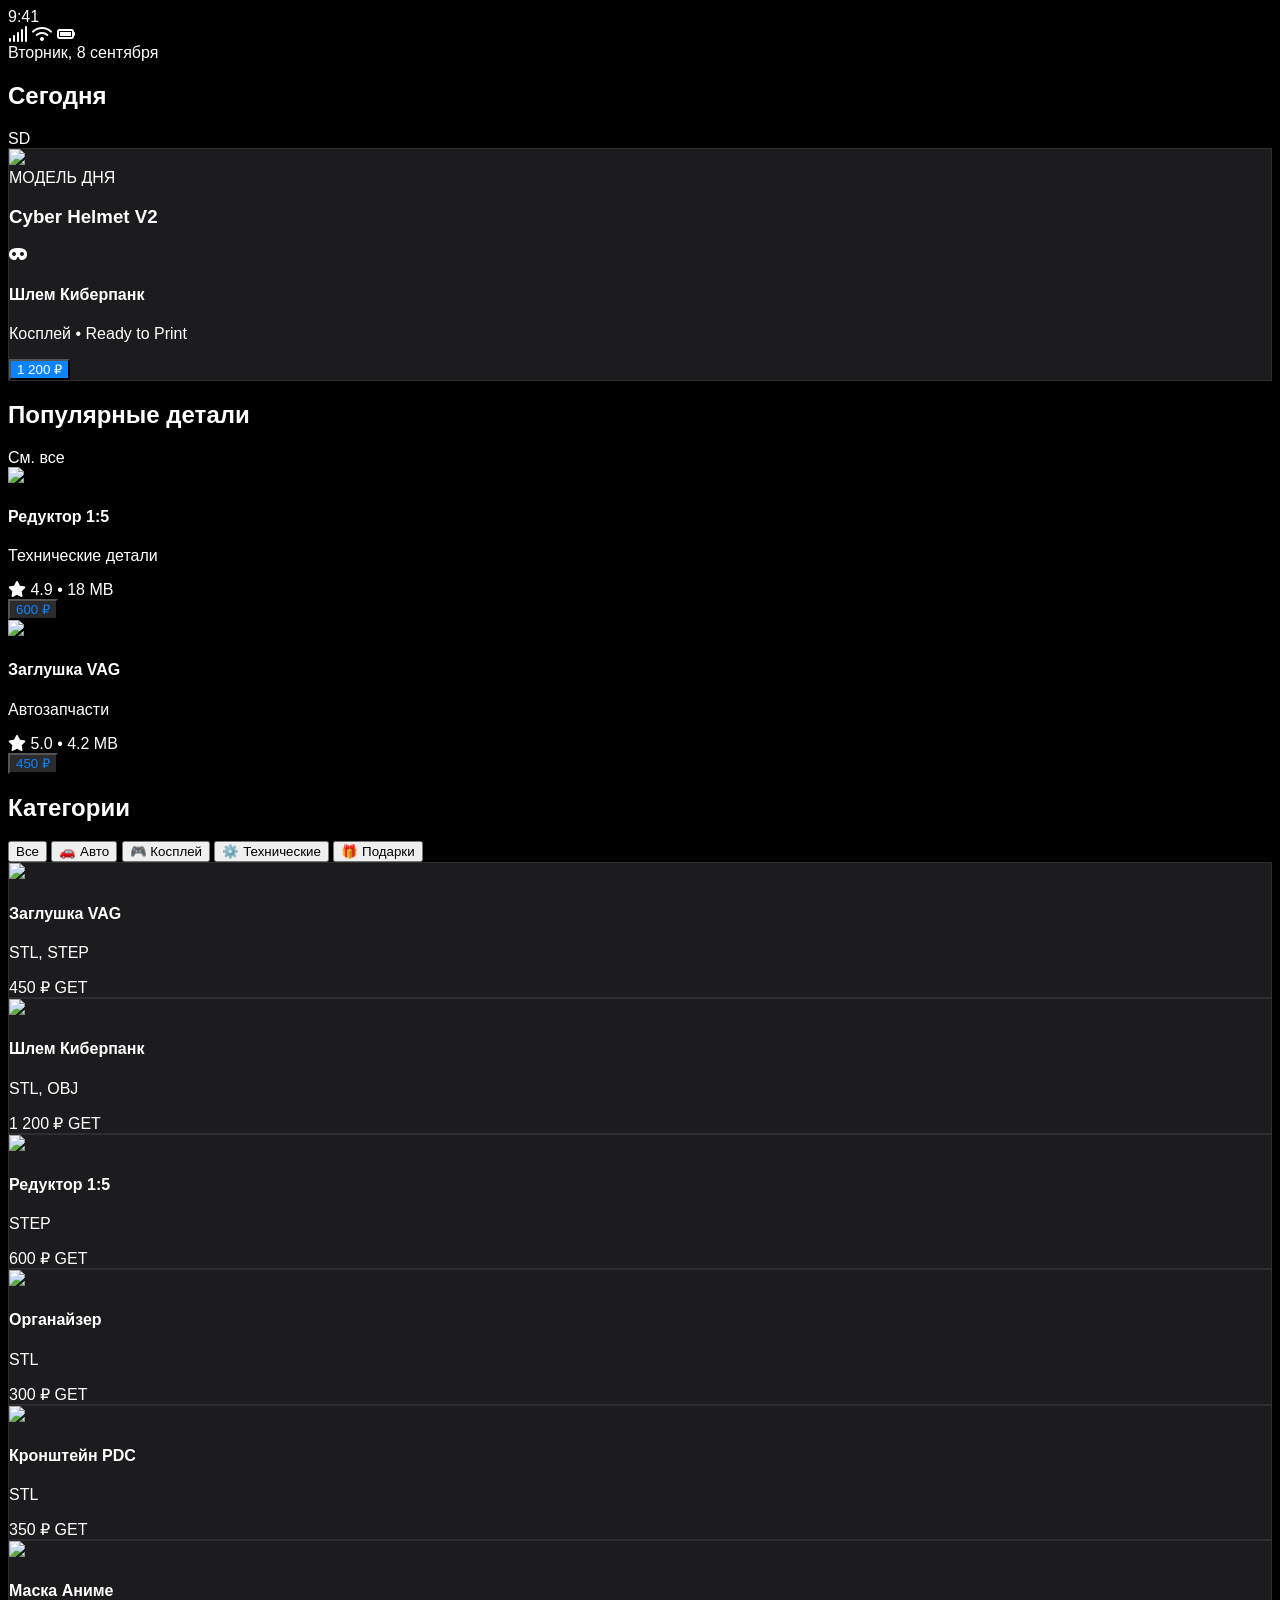
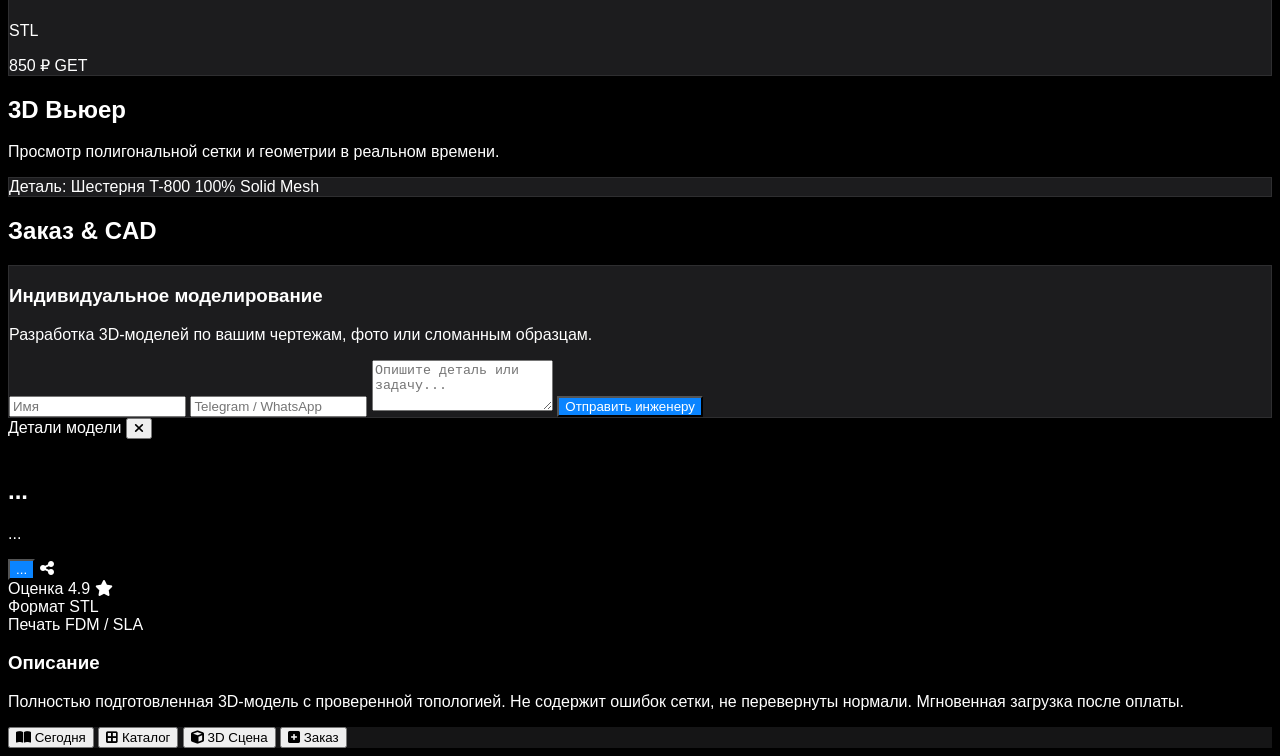
==== commit c7eb1739: "Update index.html" ====
--- a/index.html
+++ b/index.html
@@ -1,246 +1,361 @@
 <!DOCTYPE html>
-<html lang="ru">
+<html lang="ru" class="dark">
 <head>
     <meta charset="UTF-8">
-    <meta name="viewport" content="width=device-width, initial-scale=1.0">
-    <title>ServiceDevices.online — 3D Модели & Инженерные Решения</title>
-    <!-- Tailwind CSS (для стилей) -->
+    <meta name="viewport" content="width=device-width, initial-scale=1.0, maximum-scale=1.0, user-scalable=no">
+    <title>ServiceDevices Store — 3D Models App Store</title>
+    <!-- Tailwind CSS -->
     <script src="https://cdn.tailwindcss.com"></script>
-    <!-- Three.js (для работы с 3D прямо в браузере) -->
+    <!-- Three.js (3D Viewer) -->
     <script src="https://cdnjs.cloudflare.com/ajax/libs/three.js/r128/three.min.js"></script>
     <script src="https://cdn.jsdelivr.net/npm/three@0.128.0/examples/js/controls/OrbitControls.js"></script>
-    <!-- FontAwesome (Иконки) -->
+    <!-- FontAwesome Icons -->
     <link rel="stylesheet" href="https://cdnjs.cloudflare.com/ajax/libs/font-awesome/6.4.0/css/all.min.css">
     <style>
-        body { background-color: #0f172a; color: #f8fafc; font-family: 'Inter', sans-serif; }
-        .glass { background: rgba(30, 41, 59, 0.7); backdrop-filter: blur(10px); border: 1px solid rgba(255, 255, 255, 0.1); }
-        #canvas-container { width: 100%; height: 350px; border-radius: 12px; overflow: hidden; background: #020617; }
+        /* Имитация нативного мобильного скролла и UI Apple */
+        body {
+            background-color: #000000;
+            color: #ffffff;
+            font-family: -apple-system, BlinkMacSystemFont, "SF Pro Display", "SF Pro Text", "Helvetica Neue", sans-serif;
+            -webkit-tap-highlight-color: transparent;
+            user-select: none;
+        }
+        .hide-scrollbar::-webkit-scrollbar { display: none; }
+        .hide-scrollbar { -ms-overflow-style: none; scrollbar-width: none; }
+        .ios-blur { background: rgba(28, 28, 30, 0.75); backdrop-filter: blur(20px); -webkit-backdrop-filter: blur(20px); }
+        .ios-card { background: #1c1c1e; border: 1px solid rgba(255, 255, 255, 0.08); }
+        .ios-btn { background: #2c2c2e; color: #0a84ff; transition: all 0.2s ease; }
+        .ios-btn:active { opacity: 0.6; transform: scale(0.96); }
+        .ios-btn-primary { background: #0a84ff; color: #ffffff; }
     </style>
 </head>
-<body class="min-h-screen flex flex-col">
-
-    <!-- Шапка (Header) -->
-    <header class="sticky top-0 z-50 glass">
-        <div class="max-w-7xl mx-auto px-4 py-4 flex justify-between items-center">
-            <div class="flex items-center space-x-2">
-                <i class="fa-solid font-bold text-2xl text-blue-500 fa-cube"></i>
-                <span class="text-xl font-extrabold tracking-wide text-white">Service<span class="text-blue-500">Devices</span><span class="text-xs text-gray-400 font-normal">.online</span></span>
+<body class="flex justify-center items-center min-h-screen bg-neutral-900 p-0 sm:p-4">
+
+    <!-- Корпус Мобильного Телефона (Мобильный контейнер) -->
+    <div class="w-full max-w-[430px] h-[100vh] sm:h-[880px] bg-black sm:rounded-[50px] shadow-2xl overflow-hidden flex flex-col relative border-0 sm:border-[8px] border-neutral-800">
+
+        <!-- Dynamic Island / Status Bar -->
+        <div class="w-full pt-3 pb-2 px-7 flex justify-between items-center text-xs text-white z-50 bg-black/80 backdrop-blur-md">
+            <span class="font-semibold text-sm">9:41</span>
+            <div class="w-24 h-5 bg-black rounded-full border border-neutral-800 flex items-center justify-end px-2 gap-1">
+                <div class="w-2 h-2 rounded-full bg-blue-500 animate-pulse"></div>
             </div>
-            <nav class="hidden md:flex space-x-8 text-sm font-medium text-gray-300">
-                <a href="#catalog" class="hover:text-blue-400 transition">Каталог моделей</a>
-                <a href="#viewer" class="hover:text-blue-400 transition">3D Превью</a>
-                <a href="#custom-order" class="hover:text-blue-400 transition">Заказ моделирования</a>
-            </nav>
-            <div class="flex items-center space-x-4">
-                <button onclick="toggleCart()" class="relative p-2 text-gray-300 hover:text-white">
-                    <i class="fa-solid fa-cart-shopping text-xl"></i>
-                    <span id="cart-count" class="absolute -top-1 -right-1 bg-blue-600 text-white text-xs w-5 h-5 rounded-full flex items-center justify-center font-bold">0</span>
+            <div class="flex items-center space-x-1.5">
+                <i class="fa-solid fa-signal text-[10px]"></i>
+                <i class="fa-solid fa-wifi text-[10px]"></i>
+                <i class="fa-solid fa-battery-full text-xs"></i>
+            </div>
+        </div>
+
+        <!-- ОСНОВНОЙ КОНТЕНТ (Скроллируемый экран) -->
+        <main id="app-content" class="flex-1 overflow-y-auto hide-scrollbar pb-24 px-4">
+
+            <!-- Вкладка 1: СЕГОДНЯ (Today View) -->
+            <section id="tab-today" class="tab-page space-y-6 pt-2">
+                <!-- Заголовок -->
+                <div class="flex justify-between items-end pt-2">
+                    <div>
+                        <span class="text-xs font-semibold text-neutral-400 uppercase tracking-wider">Вторник, 8 сентября</span>
+                        <h1 class="text-3xl font-extrabold tracking-tight">Сегодня</h1>
+                    </div>
+                    <div class="w-9 h-9 rounded-full bg-blue-600 flex items-center justify-center font-bold text-sm">
+                        SD
+                    </div>
+                </div>
+
+                <!-- Главный баннер (Главный релиз дня) -->
+                <div onclick="openModal(1)" class="ios-card rounded-3xl overflow-hidden relative cursor-pointer group transform transition active:scale-[0.98]">
+                    <div class="h-96 relative">
+                        <img src="https://images.unsplash.com/photo-1578632767115-351597cf2477?auto=format&fit=crop&w=800&q=80" class="w-full h-full object-cover">
+                        <div class="absolute inset-0 bg-gradient-to-t from-black via-black/30 to-transparent"></div>
+                        <div class="absolute top-4 left-4">
+                            <span class="text-xs font-bold text-neutral-400 uppercase tracking-wider">МОДЕЛЬ ДНЯ</span>
+                            <h3 class="text-2xl font-black text-white mt-0.5">Cyber Helmet V2</h3>
+                        </div>
+                        <div class="absolute bottom-4 left-4 right-4 flex justify-between items-center bg-black/40 backdrop-blur-lg p-3 rounded-2xl border border-white/10">
+                            <div class="flex items-center space-x-3">
+                                <div class="w-10 h-10 rounded-xl bg-blue-600 flex items-center justify-center text-white">
+                                    <i class="fa-solid fa-mask"></i>
+                                </div>
+                                <div>
+                                    <h4 class="text-sm font-bold">Шлем Киберпанк</h4>
+                                    <p class="text-xs text-neutral-400">Косплей • Ready to Print</p>
+                                </div>
+                            </div>
+                            <button class="ios-btn-primary px-4 py-1.5 rounded-full text-xs font-bold uppercase tracking-wide">1 200 ₽</button>
+                        </div>
+                    </div>
+                </div>
+
+                <!-- Подборка "MUST-HAVE ДЕТАЛИ" -->
+                <div>
+                    <div class="flex justify-between items-center mb-3">
+                        <h2 class="text-xl font-bold">Популярные детали</h2>
+                        <span class="text-sm text-blue-500 font-medium">См. все</span>
+                    </div>
+                    <div class="space-y-3">
+                        <!-- Элемент списка -->
+                        <div onclick="openModal(3)" class="flex items-center justify-between p-2 rounded-2xl active:bg-neutral-900 transition">
+                            <div class="flex items-center space-x-3">
+                                <img src="https://images.unsplash.com/photo-1581092160607-ee22621dd758?auto=format&fit=crop&w=200&q=80" class="w-14 h-14 rounded-2xl object-cover">
+                                <div>
+                                    <h4 class="font-bold text-sm">Редуктор 1:5</h4>
+                                    <p class="text-xs text-neutral-400">Технические детали</p>
+                                    <div class="flex items-center gap-1 mt-1 text-[10px] text-yellow-500">
+                                        <i class="fa-solid fa-star"></i> 4.9 • 18 MB
+                                    </div>
+                                </div>
+                            </div>
+                            <button class="ios-btn px-4 py-1.5 rounded-full text-xs font-bold uppercase">600 ₽</button>
+                        </div>
+
+                        <div onclick="openModal(1)" class="flex items-center justify-between p-2 rounded-2xl active:bg-neutral-900 transition">
+                            <div class="flex items-center space-x-3">
+                                <img src="https://images.unsplash.com/photo-1486006920555-c77dce18193b?auto=format&fit=crop&w=200&q=80" class="w-14 h-14 rounded-2xl object-cover">
+                                <div>
+                                    <h4 class="font-bold text-sm">Заглушка VAG</h4>
+                                    <p class="text-xs text-neutral-400">Автозапчасти</p>
+                                    <div class="flex items-center gap-1 mt-1 text-[10px] text-yellow-500">
+                                        <i class="fa-solid fa-star"></i> 5.0 • 4.2 MB
+                                    </div>
+                                </div>
+                            </div>
+                            <button class="ios-btn px-4 py-1.5 rounded-full text-xs font-bold uppercase">450 ₽</button>
+                        </div>
+                    </div>
+                </div>
+            </section>
+
+            <!-- Вкладка 2: КАТАЛОГ (Apps/Models) -->
+            <section id="tab-catalog" class="tab-page hidden space-y-4 pt-2">
+                <h1 class="text-3xl font-extrabold tracking-tight">Категории</h1>
+                
+                <!-- Горизонтальный скролл категорий -->
+                <div class="flex space-x-2 overflow-x-auto hide-scrollbar py-2">
+                    <button onclick="filterCat('all')" class="px-4 py-1.5 bg-blue-600 text-white rounded-full text-xs font-bold whitespace-nowrap">Все</button>
+                    <button onclick="filterCat('auto')" class="px-4 py-1.5 bg-neutral-800 text-neutral-300 rounded-full text-xs font-bold whitespace-nowrap">🚗 Авто</button>
+                    <button onclick="filterCat('cosplay')" class="px-4 py-1.5 bg-neutral-800 text-neutral-300 rounded-full text-xs font-bold whitespace-nowrap">🎮 Косплей</button>
+                    <button onclick="filterCat('tech')" class="px-4 py-1.5 bg-neutral-800 text-neutral-300 rounded-full text-xs font-bold whitespace-nowrap">⚙️ Технические</button>
+                    <button onclick="filterCat('gifts')" class="px-4 py-1.5 bg-neutral-800 text-neutral-300 rounded-full text-xs font-bold whitespace-nowrap">🎁 Подарки</button>
+                </div>
+
+                <!-- Сетка 3D моделей -->
+                <div id="catalog-grid" class="grid grid-cols-2 gap-3 pt-2">
+                    <!-- Рендер из JS -->
+                </div>
+            </section>
+
+            <!-- Вкладка 3: 3D ИНТЕРАКТИВ (3D View) -->
+            <section id="tab-3d" class="tab-page hidden space-y-4 pt-2">
+                <h1 class="text-3xl font-extrabold tracking-tight">3D Вьюер</h1>
+                <p class="text-xs text-neutral-400">Просмотр полигональной сетки и геометрии в реальном времени.</p>
+                
+                <div class="ios-card rounded-3xl p-3 relative">
+                    <div id="canvas-container" class="w-full h-80 rounded-2xl overflow-hidden bg-black"></div>
+                    <div class="mt-3 flex justify-between items-center text-xs text-neutral-400 px-1">
+                        <span>Деталь: Шестерня T-800</span>
+                        <span class="text-blue-500 font-semibold">100% Solid Mesh</span>
+                    </div>
+                </div>
+            </section>
+
+            <!-- Вкладка 4: ЗАКАЗ / КОРЗИНА -->
+            <section id="tab-cart" class="tab-page hidden space-y-6 pt-2">
+                <h1 class="text-3xl font-extrabold tracking-tight">Заказ & CAD</h1>
+                
+                <div class="ios-card p-5 rounded-3xl space-y-4">
+                    <h3 class="font-bold text-lg">Индивидуальное моделирование</h3>
+                    <p class="text-xs text-neutral-400">Разработка 3D-моделей по вашим чертежам, фото или сломанным образцам.</p>
+                    <form onsubmit="event.preventDefault(); alert('Заявка принята! Инженер ответит в течение 15 минут.');" class="space-y-3">
+                        <input type="text" placeholder="Имя" required class="w-full bg-neutral-900 border border-neutral-800 rounded-xl px-3 py-2.5 text-xs text-white focus:outline-none focus:border-blue-500">
+                        <input type="text" placeholder="Telegram / WhatsApp" required class="w-full bg-neutral-900 border border-neutral-800 rounded-xl px-3 py-2.5 text-xs text-white focus:outline-none focus:border-blue-500">
+                        <textarea placeholder="Опишите деталь или задачу..." rows="3" class="w-full bg-neutral-900 border border-neutral-800 rounded-xl px-3 py-2.5 text-xs text-white focus:outline-none focus:border-blue-500"></textarea>
+                        <button type="submit" class="w-full ios-btn-primary py-3 rounded-xl font-bold text-xs uppercase tracking-wider">Отправить инженеру</button>
+                    </form>
+                </div>
+            </section>
+
+        </main>
+
+        <!-- МОДАЛЬНОЕ ОКНО ТОВАРА (App Store Storefront View) -->
+        <div id="modal-detail" class="fixed inset-0 z-50 bg-black/90 backdrop-blur-xl translate-y-full transition-transform duration-300 flex flex-col">
+            <!-- Кнопка Закрыть -->
+            <div class="p-4 flex justify-between items-center border-b border-neutral-800">
+                <span class="text-xs text-neutral-500 font-semibold uppercase">Детали модели</span>
+                <button onclick="closeModal()" class="w-8 h-8 rounded-full bg-neutral-800 flex items-center justify-center text-neutral-400">
+                    <i class="fa-solid fa-xmark"></i>
                 </button>
             </div>
-        </div>
-    </header>
-
-    <!-- Промо-блок (Hero Section) -->
-    <section class="max-w-7xl mx-auto px-4 py-16 grid md:grid-cols-2 gap-12 items-center">
-        <div>
-            <span class="bg-blue-500/10 text-blue-400 border border-blue-500/20 px-3 py-1 rounded-full text-xs font-semibold uppercase tracking-wider">3D Print & CAD Hub</span>
-            <h1 class="text-4xl md:text-6xl font-black mt-4 leading-tight">Готовые 3D-модели и разработка на заказ</h1>
-            <p class="text-gray-400 mt-4 text-lg">Автозапчасти, реквизит для косплея, инженерные детали и подарки. Проверенная геометрия, готовая к печати на FDM и SLA принтерах.</p>
-            <div class="mt-8 flex flex-wrap gap-4">
-                <a href="#catalog" class="bg-blue-600 hover:bg-blue-500 text-white font-bold px-6 py-3 rounded-xl transition shadow-lg shadow-blue-500/25">Перейти в каталог</a>
-                <a href="#custom-order" class="glass hover:bg-slate-800 text-white font-bold px-6 py-3 rounded-xl transition">Индивидуальный проект</a>
+            
+            <div class="flex-1 overflow-y-auto p-5 space-y-6">
+                <!-- Хедер товара -->
+                <div class="flex items-start space-x-4">
+                    <img id="modal-img" src="" class="w-24 h-24 rounded-2xl object-cover border border-neutral-800">
+                    <div class="flex-1">
+                        <h2 id="modal-title" class="text-xl font-extrabold leading-tight">...</h2>
+                        <p id="modal-cat" class="text-xs text-neutral-400 mt-1">...</p>
+                        <div class="mt-3 flex items-center justify-between">
+                            <button onclick="buyAction()" id="modal-price" class="ios-btn-primary px-6 py-1.5 rounded-full text-xs font-bold uppercase tracking-wide">...</button>
+                            <i class="fa-solid fa-share-nodes text-blue-500 text-sm"></i>
+                        </div>
+                    </div>
+                </div>
+
+                <!-- Метаданные (Рейтинг, Размер, Формат) -->
+                <div class="grid grid-cols-3 gap-2 py-3 border-y border-neutral-800 text-center">
+                    <div>
+                        <span class="text-[10px] text-neutral-500 uppercase block">Оценка</span>
+                        <span class="font-bold text-sm text-yellow-500">4.9 <i class="fa-solid fa-star text-[10px]"></i></span>
+                    </div>
+                    <div class="border-x border-neutral-800">
+                        <span class="text-[10px] text-neutral-500 uppercase block">Формат</span>
+                        <span id="modal-format" class="font-bold text-sm text-blue-400">STL</span>
+                    </div>
+                    <div>
+                        <span class="text-[10px] text-neutral-500 uppercase block">Печать</span>
+                        <span class="font-bold text-sm text-green-400">FDM / SLA</span>
+                    </div>
+                </div>
+
+                <!-- Описание -->
+                <div>
+                    <h3 class="font-bold text-sm mb-2">Описание</h3>
+                    <p class="text-xs text-neutral-400 leading-relaxed">
+                        Полностью подготовленная 3D-модель с проверенной топологией. Не содержит ошибок сетки, не перевернуты нормали. Мгновенная загрузка после оплаты.
+                    </p>
+                </div>
             </div>
         </div>
-        <!-- Интерактивный 3D-просмотрщик -->
-        <div id="viewer" class="glass p-4 rounded-2xl">
-            <div class="flex justify-between items-center mb-3">
-                <span class="text-sm font-semibold text-gray-300"><i class="fa-solid fa-arrows-spin text-blue-400 mr-2"></i>Интерактивное 3D-превью</span>
-                <span class="text-xs text-gray-500">Зажмите ЛКМ для вращения</span>
-            </div>
-            <div id="canvas-container"></div>
-            <div class="mt-3 flex justify-between text-xs text-gray-400">
-                <span>Формат: .STL / .STEP</span>
-                <span>Статус: Проверено для 3D-печати</span>
-            </div>
-        </div>
-    </section>
-
-    <!-- Фильтры и Каталог -->
-    <section id="catalog" class="max-w-7xl mx-auto px-4 py-12 w-full">
-        <h2 class="text-3xl font-bold mb-8">Каталог моделей</h2>
-        
-        <!-- Категории -->
-        <div class="flex flex-wrap gap-2 mb-8" id="category-filters">
-            <button onclick="filterCategory('all')" class="cat-btn active bg-blue-600 text-white px-4 py-2 rounded-lg text-sm font-medium transition">Все модели</button>
-            <button onclick="filterCategory('auto')" class="cat-btn bg-slate-800 hover:bg-slate-700 text-gray-300 px-4 py-2 rounded-lg text-sm font-medium transition"><i class="fa-solid fa-car mr-2"></i>Автозапчасти</button>
-            <button onclick="filterCategory('cosplay')" class="cat-btn bg-slate-800 hover:bg-slate-700 text-gray-300 px-4 py-2 rounded-lg text-sm font-medium transition"><i class="fa-solid fa-mask mr-2"></i>Косплей & Аниме</button>
-            <button onclick="filterCategory('tech')" class="cat-btn bg-slate-800 hover:bg-slate-700 text-gray-300 px-4 py-2 rounded-lg text-sm font-medium transition"><i class="fa-solid fa-gears mr-2"></i>Технические детали</button>
-            <button onclick="filterCategory('gifts')" class="cat-btn bg-slate-800 hover:bg-slate-700 text-gray-300 px-4 py-2 rounded-lg text-sm font-medium transition"><i class="fa-solid fa-gift mr-2"></i>Подарки & Декор</button>
-        </div>
-
-        <!-- Сетка товаров -->
-        <div class="grid grid-cols-1 sm:grid-cols-2 lg:grid-cols-4 gap-6" id="product-grid">
-            <!-- Товары рендерятся через JavaScript -->
-        </div>
-    </section>
-
-    <!-- Раздел: Индивидуальное моделирование -->
-    <section id="custom-order" class="max-w-7xl mx-auto px-4 py-16 w-full">
-        <div class="glass p-8 md:p-12 rounded-3xl grid md:grid-cols-2 gap-8 items-center">
-            <div>
-                <h2 class="text-3xl font-bold">Нужна уникальная деталь или чертеж?</h2>
-                <p class="text-gray-400 mt-4">Мы создаем 3D-модели по вашим чертежам, эскизам, сломанным оригиналам или фото. Подготовим файлы для ЧПУ-фрезеровки или 3D-печати.</p>
-                <ul class="mt-6 space-y-3 text-sm text-gray-300">
-                    <li class="flex items-center"><i class="fa-solid fa-check text-blue-400 mr-3"></i> Точное реверс-инжиниринг автодеталей</li>
-                    <li class="flex items-center"><i class="fa-solid fa-check text-blue-400 mr-3"></i> Разрезка полноразмерного реквизита под ваш принтер</li>
-                    <li class="flex items-center"><i class="fa-solid fa-check text-blue-400 mr-3"></i> Экспорт в STEP, IGES, STL, OBJ</li>
-                </ul>
-            </div>
-            <form class="space-y-4" onsubmit="event.preventDefault(); alert('Заявка отправлена! Мы свяжемся с вами.');">
-                <input type="text" placeholder="Ваше имя" required class="w-full bg-slate-900 border border-slate-700 rounded-xl px-4 py-3 text-white focus:outline-none focus:border-blue-500">
-                <input type="email" placeholder="Email или Telegram" required class="w-full bg-slate-900 border border-slate-700 rounded-xl px-4 py-3 text-white focus:outline-none focus:border-blue-500">
-                <textarea rows="4" placeholder="Опишите задачу (размеры, назначение, требования)..." required class="w-full bg-slate-900 border border-slate-700 rounded-xl px-4 py-3 text-white focus:outline-none focus:border-blue-500"></textarea>
-                <button type="submit" class="w-full bg-blue-600 hover:bg-blue-500 text-white font-bold py-3 rounded-xl transition">Рассчитать стоимость</button>
-            </form>
-        </div>
-    </section>
-
-    <!-- Подвал (Footer) -->
-    <footer class="mt-auto border-t border-slate-800 bg-slate-950/50 py-8">
-        <div class="max-w-7xl mx-auto px-4 flex flex-col md:flex-row justify-between items-center gap-4 text-sm text-gray-500">
-            <div>© 2026 ServiceDevices.online. Все права защищены.</div>
-            <div class="flex space-x-6">
-                <a href="#" class="hover:text-gray-300">Политика конфиденциальности</a>
-                <a href="#" class="hover:text-gray-300">Лицензия на использование</a>
-                <a href="#" class="hover:text-gray-300">Контакты</a>
-            </div>
-        </div>
-    </footer>
-
-    <!-- Скрипт базы данных и логики -->
+
+        <!-- НИЖНИЙ ТАББАР (App Store Bottom Navigation) -->
+        <nav class="absolute bottom-0 left-0 right-0 h-16 ios-blur border-t border-neutral-800 flex justify-around items-center px-2 z-40">
+            <button onclick="switchTab('today')" id="btn-today" class="tab-btn active flex flex-col items-center text-blue-500 transition">
+                <i class="fa-solid fa-book-open text-lg"></i>
+                <span class="text-[10px] mt-1 font-medium">Сегодня</span>
+            </button>
+            <button onclick="switchTab('catalog')" id="btn-catalog" class="tab-btn flex flex-col items-center text-neutral-500 transition">
+                <i class="fa-solid fa-border-all text-lg"></i>
+                <span class="text-[10px] mt-1 font-medium">Каталог</span>
+            </button>
+            <button onclick="switchTab('3d')" id="btn-3d" class="tab-btn flex flex-col items-center text-neutral-500 transition">
+                <i class="fa-solid fa-cube text-lg"></i>
+                <span class="text-[10px] mt-1 font-medium">3D Сцена</span>
+            </button>
+            <button onclick="switchTab('cart')" id="btn-cart" class="tab-btn flex flex-col items-center text-neutral-500 transition">
+                <i class="fa-solid fa-square-plus text-lg"></i>
+                <span class="text-[10px] mt-1 font-medium">Заказ</span>
+            </button>
+        </nav>
+
+    </div>
+
+    <!-- Скрипты и Логика -->
     <script>
-        // База данных товаров с фотографиями (Unsplash)
         const products = [
-            { id: 1, category: 'auto', title: 'Заглушка бампера VAG', price: '450 ₽', format: 'STL, STEP', img: 'https://images.unsplash.com/photo-1486006920555-c77dce18193b?auto=format&fit=crop&w=600&q=80' },
-            { id: 2, category: 'cosplay', title: 'Шлем Киберпанк (Сборный)', price: '1 200 ₽', format: 'STL, OBJ', img: 'https://images.unsplash.com/photo-1578632767115-351597cf2477?auto=format&fit=crop&w=600&q=80' },
-            { id: 3, category: 'tech', title: 'Шестеренчатый редуктор 1:5', price: '600 ₽', format: 'STEP, F3D', img: 'https://images.unsplash.com/photo-1581092160607-ee22621dd758?auto=format&fit=crop&w=600&q=80' },
-            { id: 4, category: 'gifts', title: 'Геометрический органайзер', price: '300 ₽', format: 'STL, 3MF', img: 'https://images.unsplash.com/photo-1513519245088-0e12902e5a38?auto=format&fit=crop&w=600&q=80' },
-            { id: 5, category: 'auto', title: 'Кронштейн датчика парковки', price: '350 ₽', format: 'STL', img: 'https://images.unsplash.com/photo-1503376780353-7e6692767b70?auto=format&fit=crop&w=600&q=80' },
-            { id: 6, category: 'cosplay', title: 'Маска Аниме (Катана)', price: '850 ₽', format: 'STL, OBJ', img: 'https://images.unsplash.com/photo-1607604276583-eef5d076aa5f?auto=format&fit=crop&w=600&q=80' },
-            { id: 7, category: 'tech', title: 'Корпус для Raspberry Pi 4', price: '400 ₽', format: 'STL, STEP', img: 'https://images.unsplash.com/photo-1608564697071-ddf911d81370?auto=format&fit=crop&w=600&q=80' },
-            { id: 8, category: 'gifts', title: 'Новогодний светильник 3D', price: '500 ₽', format: 'STL', img: 'https://images.unsplash.com/photo-1543589077-47d81606c1bf?auto=format&fit=crop&w=600&q=80' }
+            { id: 1, category: 'auto', title: 'Заглушка VAG', price: '450 ₽', format: 'STL, STEP', img: 'https://images.unsplash.com/photo-1486006920555-c77dce18193b?auto=format&fit=crop&w=400&q=80' },
+            { id: 2, category: 'cosplay', title: 'Шлем Киберпанк', price: '1 200 ₽', format: 'STL, OBJ', img: 'https://images.unsplash.com/photo-1578632767115-351597cf2477?auto=format&fit=crop&w=400&q=80' },
+            { id: 3, category: 'tech', title: 'Редуктор 1:5', price: '600 ₽', format: 'STEP', img: 'https://images.unsplash.com/photo-1581092160607-ee22621dd758?auto=format&fit=crop&w=400&q=80' },
+            { id: 4, category: 'gifts', title: 'Органайзер', price: '300 ₽', format: 'STL', img: 'https://images.unsplash.com/photo-1513519245088-0e12902e5a38?auto=format&fit=crop&w=400&q=80' },
+            { id: 5, category: 'auto', title: 'Кронштейн PDC', price: '350 ₽', format: 'STL', img: 'https://images.unsplash.com/photo-1503376780353-7e6692767b70?auto=format&fit=crop&w=400&q=80' },
+            { id: 6, category: 'cosplay', title: 'Маска Аниме', price: '850 ₽', format: 'STL', img: 'https://images.unsplash.com/photo-1607604276583-eef5d076aa5f?auto=format&fit=crop&w=400&q=80' }
         ];
 
-        let cartCount = 0;
+        // Переключение табов
+        function switchTab(tabId) {
+            document.querySelectorAll('.tab-page').forEach(page => page.classList.add('hidden'));
+            document.querySelectorAll('.tab-btn').forEach(btn => {
+                btn.classList.remove('text-blue-500');
+                btn.classList.add('text-neutral-500');
+            });
+
+            document.getElementById(`tab-${tabId}`).classList.remove('hidden');
+            document.getElementById(`btn-${tabId}`).classList.remove('text-neutral-500');
+            document.getElementById(`btn-${tabId}`).classList.add('text-blue-500');
+        }
 
         // Рендер каталога
-        function renderProducts(items) {
-            const grid = document.getElementById('product-grid');
+        function renderCatalog(items) {
+            const grid = document.getElementById('catalog-grid');
             grid.innerHTML = items.map(p => `
-                <div class="glass rounded-2xl overflow-hidden hover:border-blue-500/50 transition group flex flex-col">
-                    <div class="h-48 overflow-hidden relative">
-                        <img src="${p.img}" alt="${p.title}" class="w-full h-full object-cover group-hover:scale-105 transition duration-500">
-                        <span class="absolute top-3 right-3 bg-slate-900/80 backdrop-blur-md text-xs px-2.5 py-1 rounded-md border border-white/10">${p.format}</span>
-                    </div>
-                    <div class="p-5 flex flex-col flex-grow justify-between">
-                        <div>
-                            <h3 class="font-bold text-lg text-white group-hover:text-blue-400 transition">${p.title}</h3>
-                            <p class="text-xs text-gray-400 mt-1">Готово к 3D печати</p>
-                        </div>
-                        <div class="mt-6 flex justify-between items-center">
-                            <span class="text-xl font-extrabold text-blue-400">${p.price}</span>
-                            <button onclick="addToCart()" class="bg-blue-600/20 hover:bg-blue-600 text-blue-400 hover:text-white border border-blue-500/30 px-3 py-2 rounded-lg text-sm font-semibold transition flex items-center gap-2">
-                                <i class="fa-solid fa-download"></i> Купить
-                            </button>
-                        </div>
+                <div onclick="openModal(${p.id})" class="ios-card rounded-2xl p-2.5 flex flex-col justify-between active:scale-95 transition cursor-pointer">
+                    <img src="${p.img}" class="w-full h-32 object-cover rounded-xl">
+                    <div class="mt-2">
+                        <h4 class="font-bold text-xs text-white truncate">${p.title}</h4>
+                        <p class="text-[10px] text-neutral-400 mt-0.5">${p.format}</p>
+                    </div>
+                    <div class="mt-3 flex justify-between items-center">
+                        <span class="text-xs font-extrabold text-blue-400">${p.price}</span>
+                        <span class="bg-blue-600/20 text-blue-400 px-2.5 py-1 rounded-full text-[10px] font-bold">GET</span>
                     </div>
                 </div>
             `).join('');
         }
 
-        // Фильтрация
-        function filterCategory(cat) {
-            document.querySelectorAll('.cat-btn').forEach(btn => {
-                btn.classList.remove('bg-blue-600', 'text-white');
-                btn.classList.add('bg-slate-800', 'text-gray-300');
-            });
-            event.target.classList.remove('bg-slate-800', 'text-gray-300');
-            event.target.classList.add('bg-blue-600', 'text-white');
-
-            if (cat === 'all') {
-                renderProducts(products);
-            } else {
-                renderProducts(products.filter(p => p.category === cat));
-            }
-        }
-
-        function addToCart() {
-            cartCount++;
-            document.getElementById('cart-count').innerText = cartCount;
-            alert('Модель добавлена в корзину! После оплаты ссылка на файл доступна мгновенно.');
-        }
-
-        // Инициализация при загрузке
-        renderProducts(products);
-
-        // --- ИНИЦИАЛИЗАЦИЯ 3D СЦЕНЫ (THREE.JS) ---
-        function init3DViewer() {
+        function filterCat(cat) {
+            if (cat === 'all') renderCatalog(products);
+            else renderCatalog(products.filter(p => p.category === cat));
+        }
+
+        // Модальное окно
+        function openModal(id) {
+            const product = products.find(p => p.id === id);
+            if (!product) return;
+
+            document.getElementById('modal-img').src = product.img;
+            document.getElementById('modal-title').innerText = product.title;
+            document.getElementById('modal-cat').innerText = `Категория: ${product.category.toUpperCase()}`;
+            document.getElementById('modal-price').innerText = product.price;
+            document.getElementById('modal-format').innerText = product.format;
+
+            document.getElementById('modal-detail').classList.remove('translate-y-full');
+        }
+
+        function closeModal() {
+            document.getElementById('modal-detail').classList.add('translate-y-full');
+        }
+
+        function buyAction() {
+            alert('Файл взят на скачивание! Проверьте загрузки.');
+            closeModal();
+        }
+
+        // Three.js 3D View
+        function init3D() {
             const container = document.getElementById('canvas-container');
             const scene = new THREE.Scene();
-            scene.background = new THREE.Color(0x020617);
-
             const camera = new THREE.PerspectiveCamera(45, container.clientWidth / container.clientHeight, 0.1, 1000);
-            camera.position.set(3, 3, 5);
-
-            const renderer = new THREE.WebGLRenderer({ antialias: true });
+            camera.position.set(2, 2, 4);
+
+            const renderer = new THREE.WebGLRenderer({ antialias: true, alpha: true });
             renderer.setSize(container.clientWidth, container.clientHeight);
             container.appendChild(renderer.domElement);
 
-            // Освещение
-            const ambientLight = new THREE.AmbientLight(0xffffff, 0.6);
-            scene.add(ambientLight);
-            const dirLight = new THREE.DirectionalLight(0x3b82f6, 1);
-            dirLight.position.set(5, 10, 7);
-            scene.add(dirLight);
-
-            // Создание сложносоставной 3D детали (Шестерня/Техническая часть)
-            const group = new THREE.Group();
-            
-            const gearGeo = new THREE.CylinderGeometry(1.2, 1.2, 0.4, 12);
-            const gearMat = new THREE.MeshStandardMaterial({ color: 0x3b82f6, metalness: 0.8, roughness: 0.2, wireframe: false });
-            const mainMesh = new THREE.Mesh(gearGeo, gearMat);
-            group.add(mainMesh);
-
-            const innerGeo = new THREE.CylinderGeometry(0.5, 0.5, 0.6, 16);
-            const innerMat = new THREE.MeshStandardMaterial({ color: 0x94a3b8, metalness: 0.5, roughness: 0.3 });
-            const innerMesh = new THREE.Mesh(innerGeo, innerMat);
-            group.add(innerMesh);
-
-            scene.add(group);
-
-            // Управление мышью (OrbitControls)
+            const light = new THREE.DirectionalLight(0x0a84ff, 2);
+            light.position.set(5, 5, 5);
+            scene.add(light);
+            scene.add(new THREE.AmbientLight(0xffffff, 0.7));
+
+            const geo = new THREE.TorusKnotGeometry(0.8, 0.25, 100, 16);
+            const mat = new THREE.MeshStandardMaterial({ color: 0x0a84ff, wireframe: true });
+            const mesh = new THREE.Mesh(geo, mat);
+            scene.add(mesh);
+
             const controls = new THREE.OrbitControls(camera, renderer.domElement);
             controls.enableDamping = true;
             controls.autoRotate = true;
-            controls.autoRotateSpeed = 2.0;
-
-            // Анимация
+
             function animate() {
                 requestAnimationFrame(animate);
                 controls.update();
                 renderer.render(scene, camera);
             }
             animate();
-
-            // Адаптивность окна 3D
-            window.addEventListener('resize', () => {
-                camera.aspect = container.clientWidth / container.clientHeight;
-                camera.updateProjectionMatrix();
-                renderer.setSize(container.clientWidth, container.clientHeight);
-            });
-        }
-
-        window.onload = init3DViewer;
+        }
+
+        // Инициализация
+        renderCatalog(products);
+        init3D();
     </script>
 </body>
 </html>
+
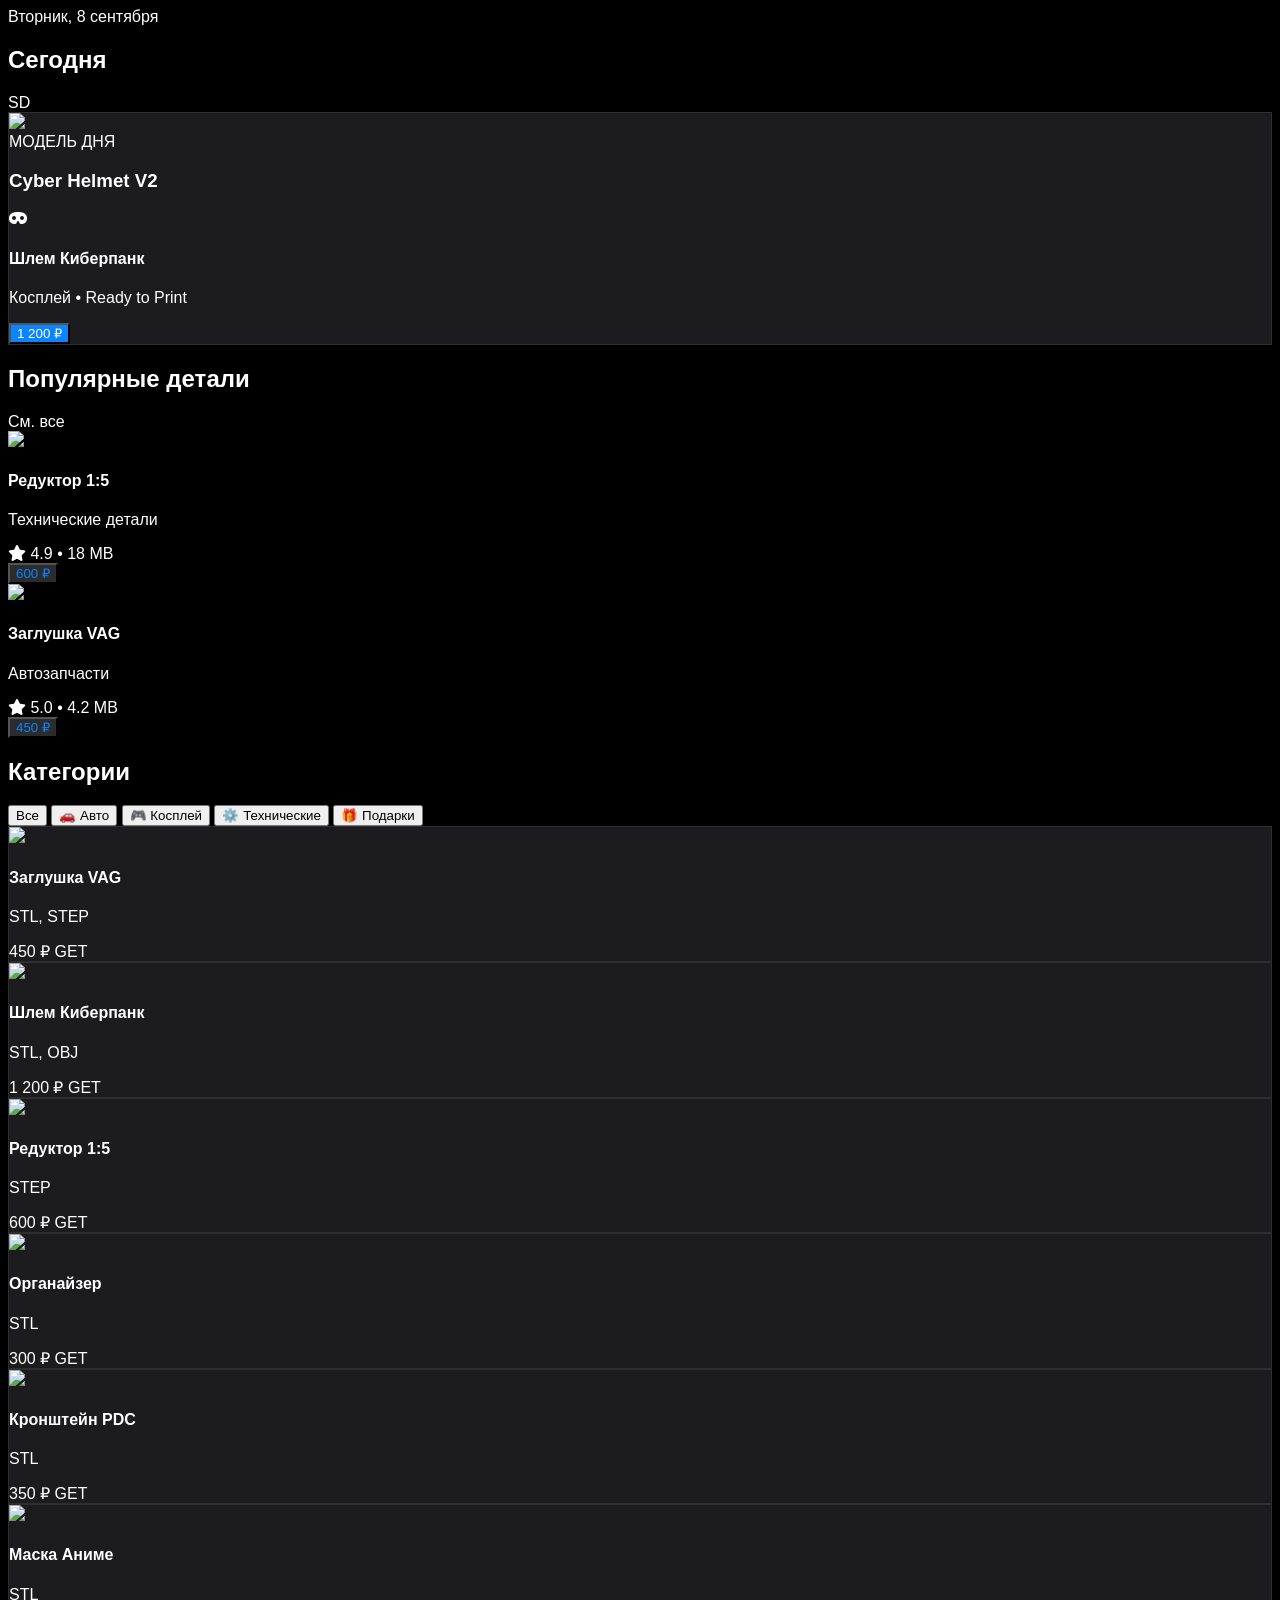
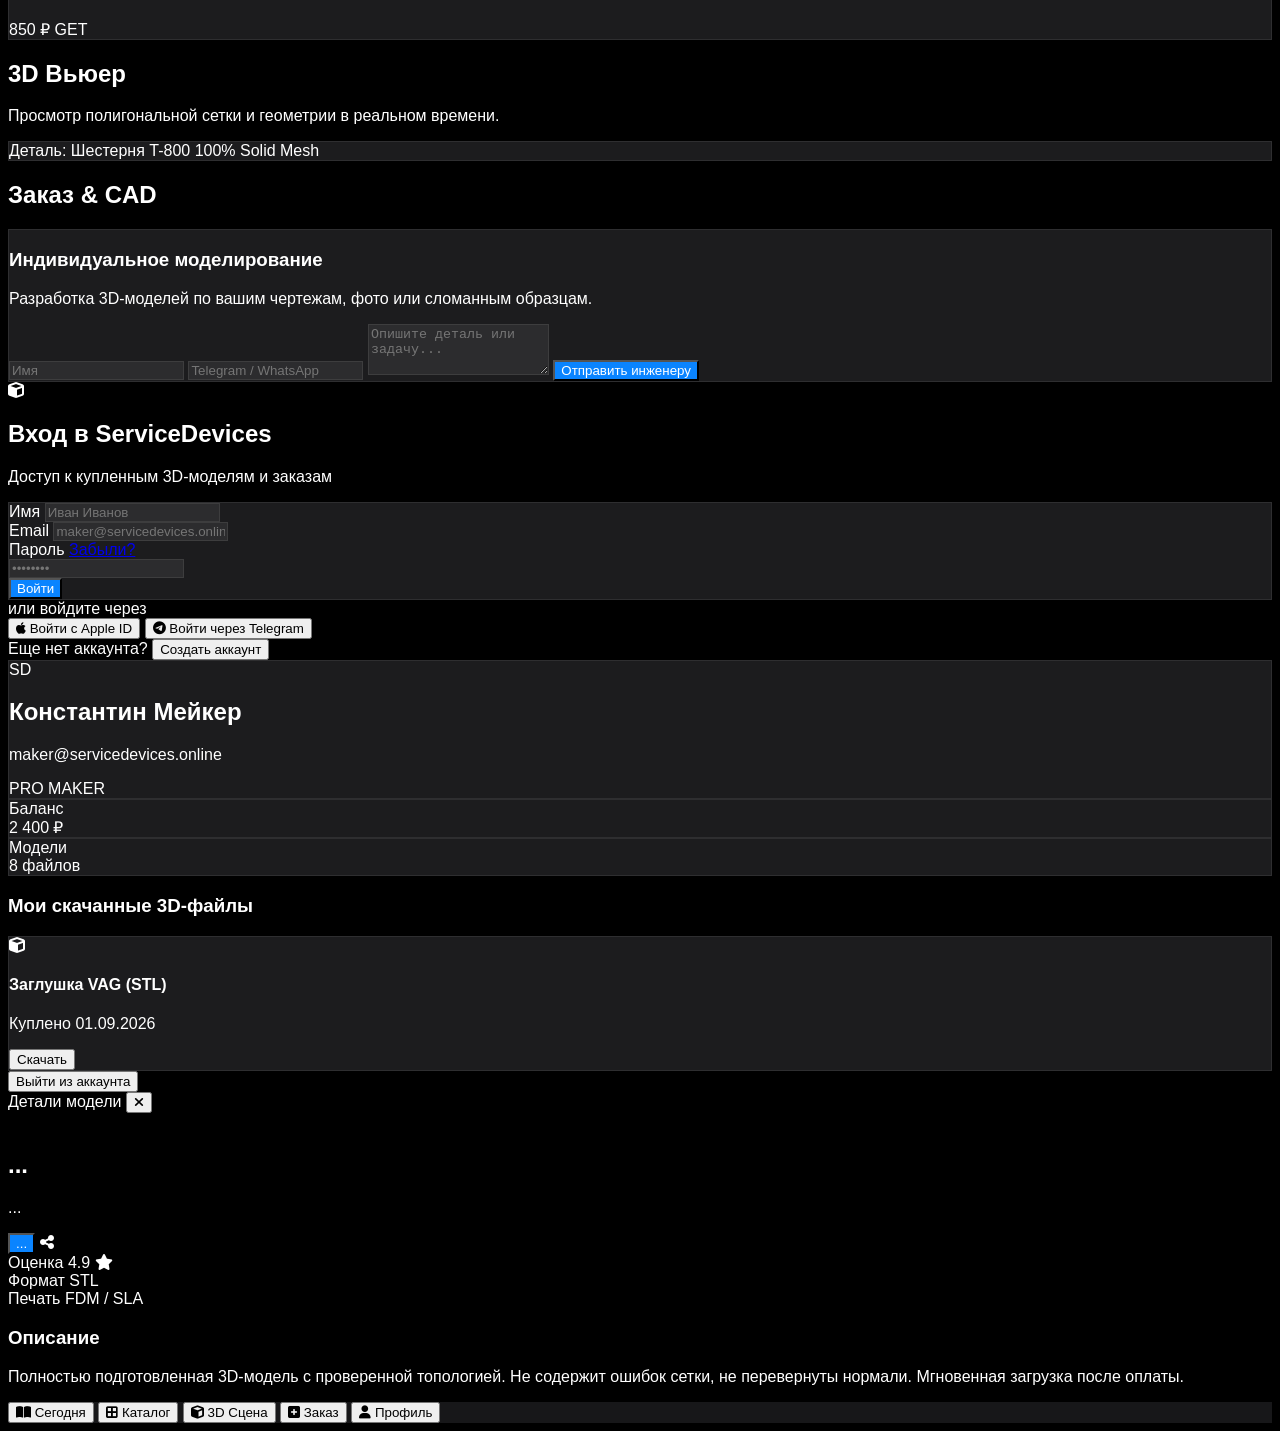
==== commit 18631699: "Update index.html" ====
--- a/index.html
+++ b/index.html
@@ -2,7 +2,7 @@
 <html lang="ru" class="dark">
 <head>
     <meta charset="UTF-8">
-    <meta name="viewport" content="width=device-width, initial-scale=1.0, maximum-scale=1.0, user-scalable=no">
+    <meta name="viewport" content="width=device-width, initial-scale=1.0, maximum-scale=1.0, user-scalable=no, viewport-fit=cover">
     <title>ServiceDevices Store — 3D Models App Store</title>
     <!-- Tailwind CSS -->
     <script src="https://cdn.tailwindcss.com"></script>
@@ -12,7 +12,6 @@
     <!-- FontAwesome Icons -->
     <link rel="stylesheet" href="https://cdnjs.cloudflare.com/ajax/libs/font-awesome/6.4.0/css/all.min.css">
     <style>
-        /* Имитация нативного мобильного скролла и UI Apple */
         body {
             background-color: #000000;
             color: #ffffff;
@@ -22,49 +21,38 @@
         }
         .hide-scrollbar::-webkit-scrollbar { display: none; }
         .hide-scrollbar { -ms-overflow-style: none; scrollbar-width: none; }
-        .ios-blur { background: rgba(28, 28, 30, 0.75); backdrop-filter: blur(20px); -webkit-backdrop-filter: blur(20px); }
+        .ios-blur { background: rgba(28, 28, 30, 0.85); backdrop-filter: blur(20px); -webkit-backdrop-filter: blur(20px); }
         .ios-card { background: #1c1c1e; border: 1px solid rgba(255, 255, 255, 0.08); }
+        .ios-input { background: #2c2c2e; border: 1px solid rgba(255, 255, 255, 0.08); color: white; }
+        .ios-input:focus { border-color: #0a84ff; outline: none; }
         .ios-btn { background: #2c2c2e; color: #0a84ff; transition: all 0.2s ease; }
         .ios-btn:active { opacity: 0.6; transform: scale(0.96); }
         .ios-btn-primary { background: #0a84ff; color: #ffffff; }
+        .ios-btn-primary:active { opacity: 0.8; transform: scale(0.98); }
     </style>
 </head>
 <body class="flex justify-center items-center min-h-screen bg-neutral-900 p-0 sm:p-4">
 
-    <!-- Корпус Мобильного Телефона (Мобильный контейнер) -->
-    <div class="w-full max-w-[430px] h-[100vh] sm:h-[880px] bg-black sm:rounded-[50px] shadow-2xl overflow-hidden flex flex-col relative border-0 sm:border-[8px] border-neutral-800">
-
-        <!-- Dynamic Island / Status Bar -->
-        <div class="w-full pt-3 pb-2 px-7 flex justify-between items-center text-xs text-white z-50 bg-black/80 backdrop-blur-md">
-            <span class="font-semibold text-sm">9:41</span>
-            <div class="w-24 h-5 bg-black rounded-full border border-neutral-800 flex items-center justify-end px-2 gap-1">
-                <div class="w-2 h-2 rounded-full bg-blue-500 animate-pulse"></div>
-            </div>
-            <div class="flex items-center space-x-1.5">
-                <i class="fa-solid fa-signal text-[10px]"></i>
-                <i class="fa-solid fa-wifi text-[10px]"></i>
-                <i class="fa-solid fa-battery-full text-xs"></i>
-            </div>
-        </div>
-
-        <!-- ОСНОВНОЙ КОНТЕНТ (Скроллируемый экран) -->
-        <main id="app-content" class="flex-1 overflow-y-auto hide-scrollbar pb-24 px-4">
-
-            <!-- Вкладка 1: СЕГОДНЯ (Today View) -->
-            <section id="tab-today" class="tab-page space-y-6 pt-2">
-                <!-- Заголовок -->
+    <!-- Корпус Мобильного Телефона -->
+    <div class="w-full max-w-[430px] h-[100vh] sm:h-[880px] bg-black sm:rounded-[40px] shadow-2xl overflow-hidden flex flex-col relative border-0 sm:border-[8px] border-neutral-800">
+
+        <!-- ОСНОВНОЙ КОНТЕНТ -->
+        <main id="app-content" class="flex-1 overflow-y-auto hide-scrollbar pb-24 px-4 pt-4">
+
+            <!-- Вкладка 1: СЕГОДНЯ -->
+            <section id="tab-today" class="tab-page space-y-6">
                 <div class="flex justify-between items-end pt-2">
                     <div>
                         <span class="text-xs font-semibold text-neutral-400 uppercase tracking-wider">Вторник, 8 сентября</span>
                         <h1 class="text-3xl font-extrabold tracking-tight">Сегодня</h1>
                     </div>
-                    <div class="w-9 h-9 rounded-full bg-blue-600 flex items-center justify-center font-bold text-sm">
+                    <div onclick="switchTab('auth')" class="w-9 h-9 rounded-full bg-blue-600 flex items-center justify-center font-bold text-sm cursor-pointer border border-white/20">
                         SD
                     </div>
                 </div>
 
-                <!-- Главный баннер (Главный релиз дня) -->
-                <div onclick="openModal(1)" class="ios-card rounded-3xl overflow-hidden relative cursor-pointer group transform transition active:scale-[0.98]">
+                <!-- Главный баннер -->
+                <div onclick="openModal(2)" class="ios-card rounded-3xl overflow-hidden relative cursor-pointer group transform transition active:scale-[0.98]">
                     <div class="h-96 relative">
                         <img src="https://images.unsplash.com/photo-1578632767115-351597cf2477?auto=format&fit=crop&w=800&q=80" class="w-full h-full object-cover">
                         <div class="absolute inset-0 bg-gradient-to-t from-black via-black/30 to-transparent"></div>
@@ -87,15 +75,14 @@
                     </div>
                 </div>
 
-                <!-- Подборка "MUST-HAVE ДЕТАЛИ" -->
+                <!-- Подборка "ПОПУЛЯРНЫЕ ДЕТАЛИ" -->
                 <div>
                     <div class="flex justify-between items-center mb-3">
                         <h2 class="text-xl font-bold">Популярные детали</h2>
-                        <span class="text-sm text-blue-500 font-medium">См. все</span>
+                        <span onclick="switchTab('catalog')" class="text-sm text-blue-500 font-medium cursor-pointer">См. все</span>
                     </div>
                     <div class="space-y-3">
-                        <!-- Элемент списка -->
-                        <div onclick="openModal(3)" class="flex items-center justify-between p-2 rounded-2xl active:bg-neutral-900 transition">
+                        <div onclick="openModal(3)" class="flex items-center justify-between p-2 rounded-2xl active:bg-neutral-900 transition cursor-pointer">
                             <div class="flex items-center space-x-3">
                                 <img src="https://images.unsplash.com/photo-1581092160607-ee22621dd758?auto=format&fit=crop&w=200&q=80" class="w-14 h-14 rounded-2xl object-cover">
                                 <div>
@@ -109,7 +96,7 @@
                             <button class="ios-btn px-4 py-1.5 rounded-full text-xs font-bold uppercase">600 ₽</button>
                         </div>
 
-                        <div onclick="openModal(1)" class="flex items-center justify-between p-2 rounded-2xl active:bg-neutral-900 transition">
+                        <div onclick="openModal(1)" class="flex items-center justify-between p-2 rounded-2xl active:bg-neutral-900 transition cursor-pointer">
                             <div class="flex items-center space-x-3">
                                 <img src="https://images.unsplash.com/photo-1486006920555-c77dce18193b?auto=format&fit=crop&w=200&q=80" class="w-14 h-14 rounded-2xl object-cover">
                                 <div>
@@ -126,28 +113,26 @@
                 </div>
             </section>
 
-            <!-- Вкладка 2: КАТАЛОГ (Apps/Models) -->
-            <section id="tab-catalog" class="tab-page hidden space-y-4 pt-2">
-                <h1 class="text-3xl font-extrabold tracking-tight">Категории</h1>
+            <!-- Вкладка 2: КАТАЛОГ -->
+            <section id="tab-catalog" class="tab-page hidden space-y-4">
+                <h1 class="text-3xl font-extrabold tracking-tight pt-2">Категории</h1>
                 
-                <!-- Горизонтальный скролл категорий -->
-                <div class="flex space-x-2 overflow-x-auto hide-scrollbar py-2">
-                    <button onclick="filterCat('all')" class="px-4 py-1.5 bg-blue-600 text-white rounded-full text-xs font-bold whitespace-nowrap">Все</button>
-                    <button onclick="filterCat('auto')" class="px-4 py-1.5 bg-neutral-800 text-neutral-300 rounded-full text-xs font-bold whitespace-nowrap">🚗 Авто</button>
-                    <button onclick="filterCat('cosplay')" class="px-4 py-1.5 bg-neutral-800 text-neutral-300 rounded-full text-xs font-bold whitespace-nowrap">🎮 Косплей</button>
-                    <button onclick="filterCat('tech')" class="px-4 py-1.5 bg-neutral-800 text-neutral-300 rounded-full text-xs font-bold whitespace-nowrap">⚙️ Технические</button>
-                    <button onclick="filterCat('gifts')" class="px-4 py-1.5 bg-neutral-800 text-neutral-300 rounded-full text-xs font-bold whitespace-nowrap">🎁 Подарки</button>
-                </div>
-
-                <!-- Сетка 3D моделей -->
+                <div class="flex space-x-2 overflow-x-auto hide-scrollbar py-1">
+                    <button onclick="filterCat('all')" class="cat-btn px-4 py-1.5 bg-blue-600 text-white rounded-full text-xs font-bold whitespace-nowrap">Все</button>
+                    <button onclick="filterCat('auto')" class="cat-btn px-4 py-1.5 bg-neutral-800 text-neutral-300 rounded-full text-xs font-bold whitespace-nowrap">🚗 Авто</button>
+                    <button onclick="filterCat('cosplay')" class="cat-btn px-4 py-1.5 bg-neutral-800 text-neutral-300 rounded-full text-xs font-bold whitespace-nowrap">🎮 Косплей</button>
+                    <button onclick="filterCat('tech')" class="cat-btn px-4 py-1.5 bg-neutral-800 text-neutral-300 rounded-full text-xs font-bold whitespace-nowrap">⚙️ Технические</button>
+                    <button onclick="filterCat('gifts')" class="cat-btn px-4 py-1.5 bg-neutral-800 text-neutral-300 rounded-full text-xs font-bold whitespace-nowrap">🎁 Подарки</button>
+                </div>
+
                 <div id="catalog-grid" class="grid grid-cols-2 gap-3 pt-2">
                     <!-- Рендер из JS -->
                 </div>
             </section>
 
-            <!-- Вкладка 3: 3D ИНТЕРАКТИВ (3D View) -->
-            <section id="tab-3d" class="tab-page hidden space-y-4 pt-2">
-                <h1 class="text-3xl font-extrabold tracking-tight">3D Вьюер</h1>
+            <!-- Вкладка 3: 3D ИНТЕРАКТИВ -->
+            <section id="tab-3d" class="tab-page hidden space-y-4">
+                <h1 class="text-3xl font-extrabold tracking-tight pt-2">3D Вьюер</h1>
                 <p class="text-xs text-neutral-400">Просмотр полигональной сетки и геометрии в реальном времени.</p>
                 
                 <div class="ios-card rounded-3xl p-3 relative">
@@ -159,27 +144,138 @@
                 </div>
             </section>
 
-            <!-- Вкладка 4: ЗАКАЗ / КОРЗИНА -->
-            <section id="tab-cart" class="tab-page hidden space-y-6 pt-2">
-                <h1 class="text-3xl font-extrabold tracking-tight">Заказ & CAD</h1>
+            <!-- Вкладка 4: ЗАКАЗ -->
+            <section id="tab-cart" class="tab-page hidden space-y-6">
+                <h1 class="text-3xl font-extrabold tracking-tight pt-2">Заказ & CAD</h1>
                 
                 <div class="ios-card p-5 rounded-3xl space-y-4">
                     <h3 class="font-bold text-lg">Индивидуальное моделирование</h3>
                     <p class="text-xs text-neutral-400">Разработка 3D-моделей по вашим чертежам, фото или сломанным образцам.</p>
                     <form onsubmit="event.preventDefault(); alert('Заявка принята! Инженер ответит в течение 15 минут.');" class="space-y-3">
-                        <input type="text" placeholder="Имя" required class="w-full bg-neutral-900 border border-neutral-800 rounded-xl px-3 py-2.5 text-xs text-white focus:outline-none focus:border-blue-500">
-                        <input type="text" placeholder="Telegram / WhatsApp" required class="w-full bg-neutral-900 border border-neutral-800 rounded-xl px-3 py-2.5 text-xs text-white focus:outline-none focus:border-blue-500">
-                        <textarea placeholder="Опишите деталь или задачу..." rows="3" class="w-full bg-neutral-900 border border-neutral-800 rounded-xl px-3 py-2.5 text-xs text-white focus:outline-none focus:border-blue-500"></textarea>
+                        <input type="text" placeholder="Имя" required class="w-full ios-input rounded-xl px-3 py-2.5 text-xs">
+                        <input type="text" placeholder="Telegram / WhatsApp" required class="w-full ios-input rounded-xl px-3 py-2.5 text-xs">
+                        <textarea placeholder="Опишите деталь или задачу..." rows="3" class="w-full ios-input rounded-xl px-3 py-2.5 text-xs"></textarea>
                         <button type="submit" class="w-full ios-btn-primary py-3 rounded-xl font-bold text-xs uppercase tracking-wider">Отправить инженеру</button>
                     </form>
                 </div>
             </section>
 
+            <!-- Вкладка 5: АВТОРИЗАЦИЯ / ПРОФИЛЬ -->
+            <section id="tab-auth" class="tab-page hidden space-y-6">
+                
+                <!-- Экран Входа (Форма) -->
+                <div id="auth-form-view" class="space-y-6">
+                    <div class="text-center pt-4">
+                        <div class="w-16 h-16 bg-blue-600/20 text-blue-500 rounded-2xl flex items-center justify-center mx-auto mb-3 border border-blue-500/30 text-2xl">
+                            <i class="fa-solid fa-cube"></i>
+                        </div>
+                        <h1 id="auth-title" class="text-2xl font-extrabold tracking-tight">Вход в ServiceDevices</h1>
+                        <p class="text-xs text-neutral-400 mt-1">Доступ к купленным 3D-моделям и заказам</p>
+                    </div>
+
+                    <!-- Форма Входа -->
+                    <form onsubmit="handleAuth(event)" class="ios-card p-5 rounded-3xl space-y-3">
+                        <div id="field-name" class="hidden">
+                            <label class="text-[10px] text-neutral-400 uppercase font-bold ml-1">Имя</label>
+                            <input type="text" id="input-name" placeholder="Иван Иванов" class="w-full ios-input rounded-xl px-3 py-2.5 text-xs mt-1">
+                        </div>
+
+                        <div>
+                            <label class="text-[10px] text-neutral-400 uppercase font-bold ml-1">Email</label>
+                            <input type="email" id="input-email" required placeholder="maker@servicedevices.online" class="w-full ios-input rounded-xl px-3 py-2.5 text-xs mt-1">
+                        </div>
+
+                        <div>
+                            <div class="flex justify-between items-center ml-1">
+                                <label class="text-[10px] text-neutral-400 uppercase font-bold">Пароль</label>
+                                <a href="#" onclick="alert('Ссылка для восстановления отправлена на Email'); return false;" class="text-[10px] text-blue-500">Забыли?</a>
+                            </div>
+                            <input type="password" id="input-password" required placeholder="••••••••" class="w-full ios-input rounded-xl px-3 py-2.5 text-xs mt-1">
+                        </div>
+
+                        <button type="submit" id="auth-submit-btn" class="w-full ios-btn-primary py-3 rounded-xl font-bold text-xs uppercase tracking-wider mt-2">Войти</button>
+                    </form>
+
+                    <!-- Быстрый вход через Соцсети -->
+                    <div class="space-y-2">
+                        <div class="relative flex py-1 items-center">
+                            <div class="flex-grow border-t border-neutral-800"></div>
+                            <span class="flex-shrink mx-3 text-[10px] text-neutral-500 uppercase font-semibold">или войдите через</span>
+                            <div class="flex-grow border-t border-neutral-800"></div>
+                        </div>
+
+                        <!-- Sign in with Apple -->
+                        <button onclick="simulateSocialAuth('Apple ID')" class="w-full bg-white text-black py-3 rounded-xl font-bold text-xs flex items-center justify-center space-x-2 active:opacity-80 transition">
+                            <i class="fa-brands fa-apple text-base"></i>
+                            <span>Войти с Apple ID</span>
+                        </button>
+
+                        <!-- Telegram Auth -->
+                        <button onclick="simulateSocialAuth('Telegram')" class="w-full bg-[#29b6f6]/20 text-[#29b6f6] border border-[#29b6f6]/30 py-3 rounded-xl font-bold text-xs flex items-center justify-center space-x-2 active:opacity-80 transition">
+                            <i class="fa-brands fa-telegram text-base"></i>
+                            <span>Войти через Telegram</span>
+                        </button>
+                    </div>
+
+                    <!-- Переключатель Вход/Регистрация -->
+                    <div class="text-center text-xs text-neutral-400 pt-2">
+                        <span id="auth-switch-text">Еще нет аккаунта?</span>
+                        <button onclick="toggleAuthMode()" id="auth-switch-btn" class="text-blue-500 font-bold ml-1 underline">Создать аккаунт</button>
+                    </div>
+                </div>
+
+                <!-- Экран Авторизованного Пользователя (Профиль) -->
+                <div id="auth-profile-view" class="hidden space-y-6 pt-2">
+                    <div class="ios-card p-5 rounded-3xl flex items-center space-x-4">
+                        <div class="w-16 h-16 rounded-2xl bg-blue-600 flex items-center justify-center text-xl font-bold border border-white/20">
+                            SD
+                        </div>
+                        <div>
+                            <h2 id="profile-user-name" class="font-bold text-lg">Константин Мейкер</h2>
+                            <p id="profile-user-email" class="text-xs text-neutral-400">maker@servicedevices.online</p>
+                            <span class="inline-block bg-blue-500/20 text-blue-400 border border-blue-500/30 text-[10px] px-2 py-0.5 rounded-full font-bold mt-2">PRO MAKER</span>
+                        </div>
+                    </div>
+
+                    <!-- Баланс и Покупки -->
+                    <div class="grid grid-cols-2 gap-3">
+                        <div class="ios-card p-4 rounded-2xl">
+                            <span class="text-[10px] text-neutral-400 uppercase font-bold">Баланс</span>
+                            <div class="text-xl font-extrabold text-blue-400 mt-1">2 400 ₽</div>
+                        </div>
+                        <div class="ios-card p-4 rounded-2xl">
+                            <span class="text-[10px] text-neutral-400 uppercase font-bold">Модели</span>
+                            <div class="text-xl font-extrabold text-green-400 mt-1">8 файлов</div>
+                        </div>
+                    </div>
+
+                    <!-- История покупок -->
+                    <div class="space-y-3">
+                        <h3 class="font-bold text-sm">Мои скачанные 3D-файлы</h3>
+                        <div class="ios-card p-3 rounded-2xl flex items-center justify-between">
+                            <div class="flex items-center space-x-3">
+                                <i class="fa-solid fa-cube text-blue-500"></i>
+                                <div>
+                                    <h4 class="text-xs font-bold">Заглушка VAG (STL)</h4>
+                                    <p class="text-[10px] text-neutral-500">Куплено 01.09.2026</p>
+                                </div>
+                            </div>
+                            <button onclick="alert('Скачивание начато...')" class="text-xs text-blue-500 font-bold">Скачать</button>
+                        </div>
+                    </div>
+
+                    <!-- Кнопка Выхода -->
+                    <button onclick="logout()" class="w-full bg-red-500/10 text-red-500 border border-red-500/20 py-3 rounded-xl font-bold text-xs uppercase tracking-wider">
+                        Выйти из аккаунта
+                    </button>
+                </div>
+
+            </section>
+
         </main>
 
-        <!-- МОДАЛЬНОЕ ОКНО ТОВАРА (App Store Storefront View) -->
+        <!-- МОДАЛЬНОЕ ОКНО ТОВАРА -->
         <div id="modal-detail" class="fixed inset-0 z-50 bg-black/90 backdrop-blur-xl translate-y-full transition-transform duration-300 flex flex-col">
-            <!-- Кнопка Закрыть -->
             <div class="p-4 flex justify-between items-center border-b border-neutral-800">
                 <span class="text-xs text-neutral-500 font-semibold uppercase">Детали модели</span>
                 <button onclick="closeModal()" class="w-8 h-8 rounded-full bg-neutral-800 flex items-center justify-center text-neutral-400">
@@ -188,7 +284,6 @@
             </div>
             
             <div class="flex-1 overflow-y-auto p-5 space-y-6">
-                <!-- Хедер товара -->
                 <div class="flex items-start space-x-4">
                     <img id="modal-img" src="" class="w-24 h-24 rounded-2xl object-cover border border-neutral-800">
                     <div class="flex-1">
@@ -201,7 +296,6 @@
                     </div>
                 </div>
 
-                <!-- Метаданные (Рейтинг, Размер, Формат) -->
                 <div class="grid grid-cols-3 gap-2 py-3 border-y border-neutral-800 text-center">
                     <div>
                         <span class="text-[10px] text-neutral-500 uppercase block">Оценка</span>
@@ -217,7 +311,6 @@
                     </div>
                 </div>
 
-                <!-- Описание -->
                 <div>
                     <h3 class="font-bold text-sm mb-2">Описание</h3>
                     <p class="text-xs text-neutral-400 leading-relaxed">
@@ -227,7 +320,7 @@
             </div>
         </div>
 
-        <!-- НИЖНИЙ ТАББАР (App Store Bottom Navigation) -->
+        <!-- НИЖНИЙ ТАББАР -->
         <nav class="absolute bottom-0 left-0 right-0 h-16 ios-blur border-t border-neutral-800 flex justify-around items-center px-2 z-40">
             <button onclick="switchTab('today')" id="btn-today" class="tab-btn active flex flex-col items-center text-blue-500 transition">
                 <i class="fa-solid fa-book-open text-lg"></i>
@@ -245,11 +338,14 @@
                 <i class="fa-solid fa-square-plus text-lg"></i>
                 <span class="text-[10px] mt-1 font-medium">Заказ</span>
             </button>
+            <button onclick="switchTab('auth')" id="btn-auth" class="tab-btn flex flex-col items-center text-neutral-500 transition">
+                <i class="fa-solid fa-user text-lg"></i>
+                <span class="text-[10px] mt-1 font-medium">Профиль</span>
+            </button>
         </nav>
 
     </div>
 
-    <!-- Скрипты и Логика -->
     <script>
         const products = [
             { id: 1, category: 'auto', title: 'Заглушка VAG', price: '450 ₽', format: 'STL, STEP', img: 'https://images.unsplash.com/photo-1486006920555-c77dce18193b?auto=format&fit=crop&w=400&q=80' },
@@ -260,7 +356,9 @@
             { id: 6, category: 'cosplay', title: 'Маска Аниме', price: '850 ₽', format: 'STL', img: 'https://images.unsplash.com/photo-1607604276583-eef5d076aa5f?auto=format&fit=crop&w=400&q=80' }
         ];
 
-        // Переключение табов
+        let isSignUpMode = false;
+        let isLoggedIn = false;
+
         function switchTab(tabId) {
             document.querySelectorAll('.tab-page').forEach(page => page.classList.add('hidden'));
             document.querySelectorAll('.tab-btn').forEach(btn => {
@@ -273,7 +371,59 @@
             document.getElementById(`btn-${tabId}`).classList.add('text-blue-500');
         }
 
-        // Рендер каталога
+        // Переключение Вход / Регистрация
+        function toggleAuthMode() {
+            isSignUpMode = !isSignUpMode;
+            const title = document.getElementById('auth-title');
+            const submitBtn = document.getElementById('auth-submit-btn');
+            const switchText = document.getElementById('auth-switch-text');
+            const switchBtn = document.getElementById('auth-switch-btn');
+            const fieldName = document.getElementById('field-name');
+
+            if (isSignUpMode) {
+                title.innerText = "Регистрация в ServiceDevices";
+                submitBtn.innerText = "Зарегистрироваться";
+                switchText.innerText = "Уже есть аккаунт?";
+                switchBtn.innerText = "Войти";
+                fieldName.classList.remove('hidden');
+            } else {
+                title.innerText = "Вход в ServiceDevices";
+                submitBtn.innerText = "Войти";
+                switchText.innerText = "Еще нет аккаунта?";
+                switchBtn.innerText = "Создать аккаунт";
+                fieldName.classList.add('hidden');
+            }
+        }
+
+        // Авторизация
+        function handleAuth(e) {
+            e.preventDefault();
+            const email = document.getElementById('input-email').value;
+            const name = isSignUpMode ? document.getElementById('input-name').value : "Константин Мейкер";
+
+            document.getElementById('profile-user-name').innerText = name || "Константин Мейкер";
+            document.getElementById('profile-user-email').innerText = email;
+
+            isLoggedIn = true;
+            document.getElementById('auth-form-view').classList.add('hidden');
+            document.getElementById('auth-profile-view').classList.remove('hidden');
+        }
+
+        function simulateSocialAuth(provider) {
+            document.getElementById('profile-user-name').innerText = `Пользователь (${provider})`;
+            document.getElementById('profile-user-email').innerText = `user@${provider.toLowerCase().replace(' ', '')}.com`;
+            
+            isLoggedIn = true;
+            document.getElementById('auth-form-view').classList.add('hidden');
+            document.getElementById('auth-profile-view').classList.remove('hidden');
+        }
+
+        function logout() {
+            isLoggedIn = false;
+            document.getElementById('auth-profile-view').classList.add('hidden');
+            document.getElementById('auth-form-view').classList.remove('hidden');
+        }
+
         function renderCatalog(items) {
             const grid = document.getElementById('catalog-grid');
             grid.innerHTML = items.map(p => `
@@ -292,11 +442,17 @@
         }
 
         function filterCat(cat) {
+            document.querySelectorAll('.cat-btn').forEach(btn => {
+                btn.classList.remove('bg-blue-600', 'text-white');
+                btn.classList.add('bg-neutral-800', 'text-neutral-300');
+            });
+            event.target.classList.remove('bg-neutral-800', 'text-neutral-300');
+            event.target.classList.add('bg-blue-600', 'text-white');
+
             if (cat === 'all') renderCatalog(products);
             else renderCatalog(products.filter(p => p.category === cat));
         }
 
-        // Модальное окно
         function openModal(id) {
             const product = products.find(p => p.id === id);
             if (!product) return;
@@ -319,7 +475,6 @@
             closeModal();
         }
 
-        // Three.js 3D View
         function init3D() {
             const container = document.getElementById('canvas-container');
             const scene = new THREE.Scene();
@@ -352,10 +507,8 @@
             animate();
         }
 
-        // Инициализация
         renderCatalog(products);
         init3D();
     </script>
 </body>
 </html>
-
